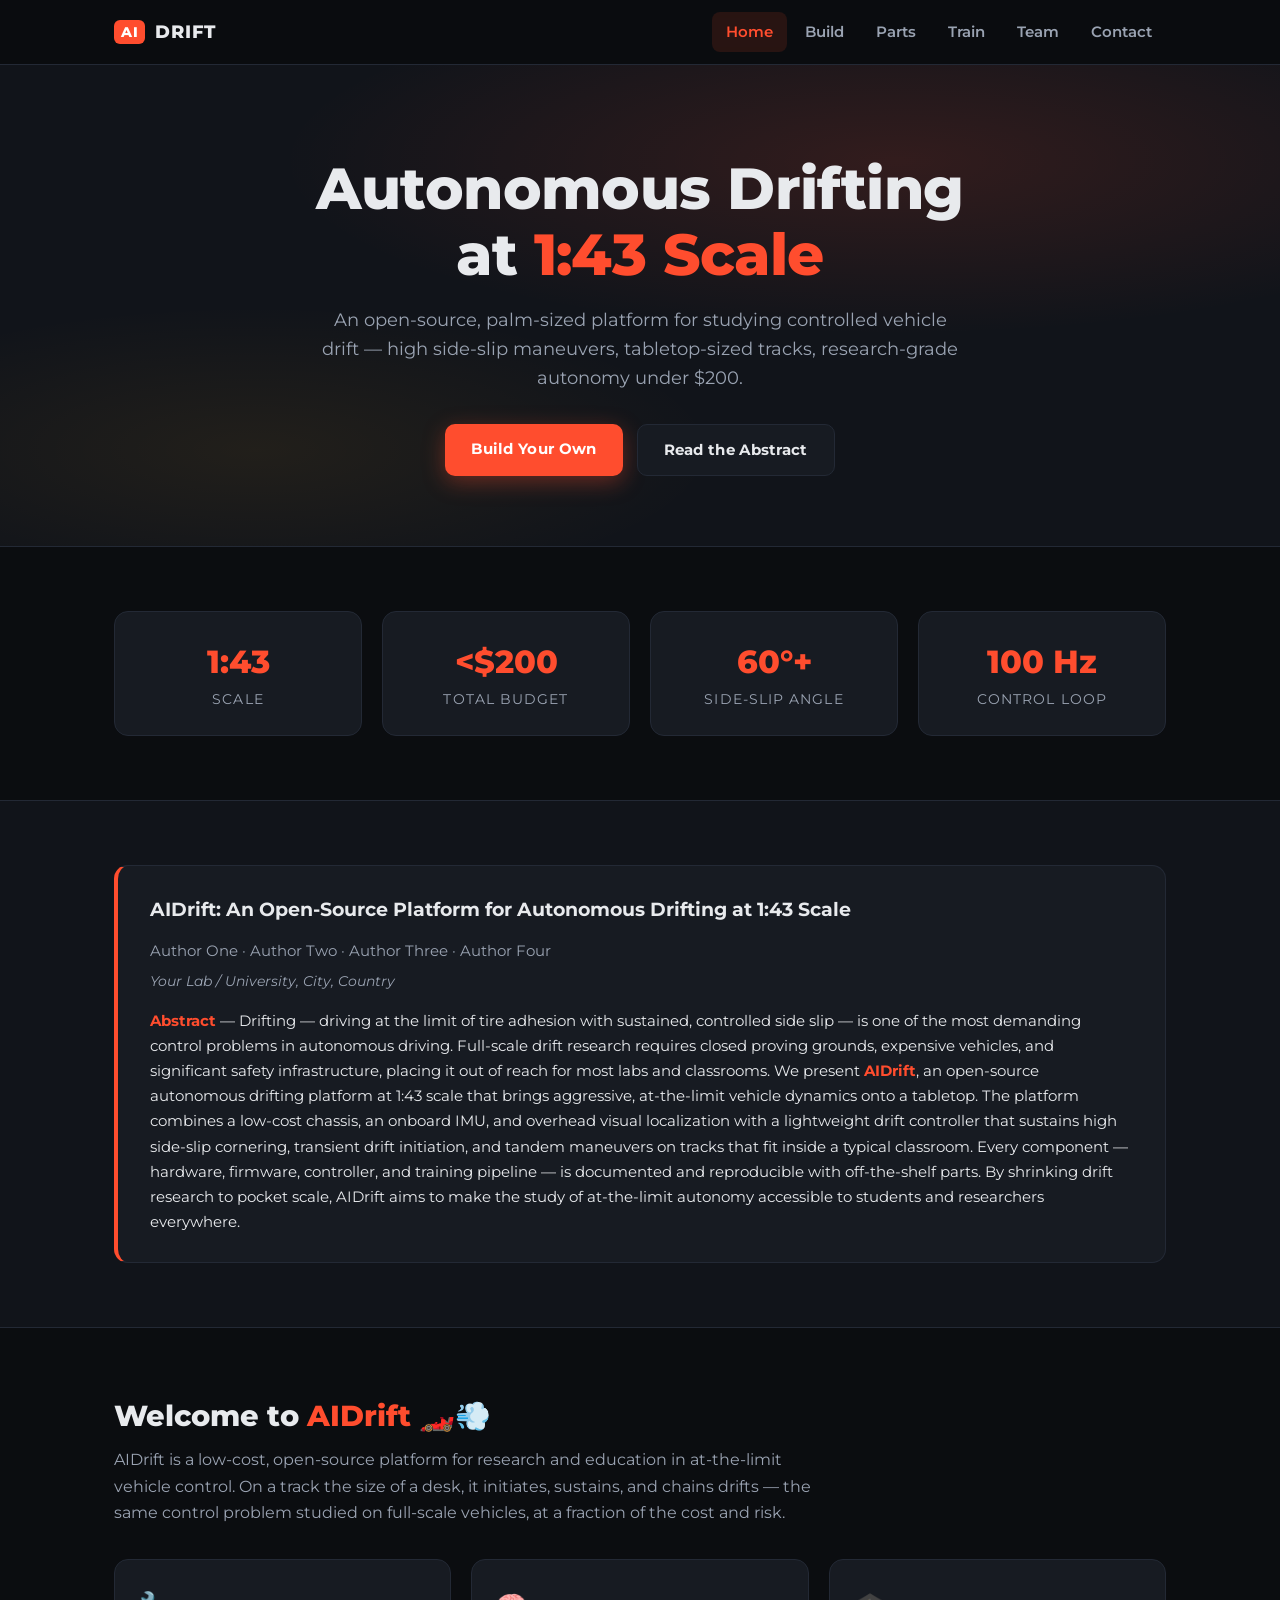
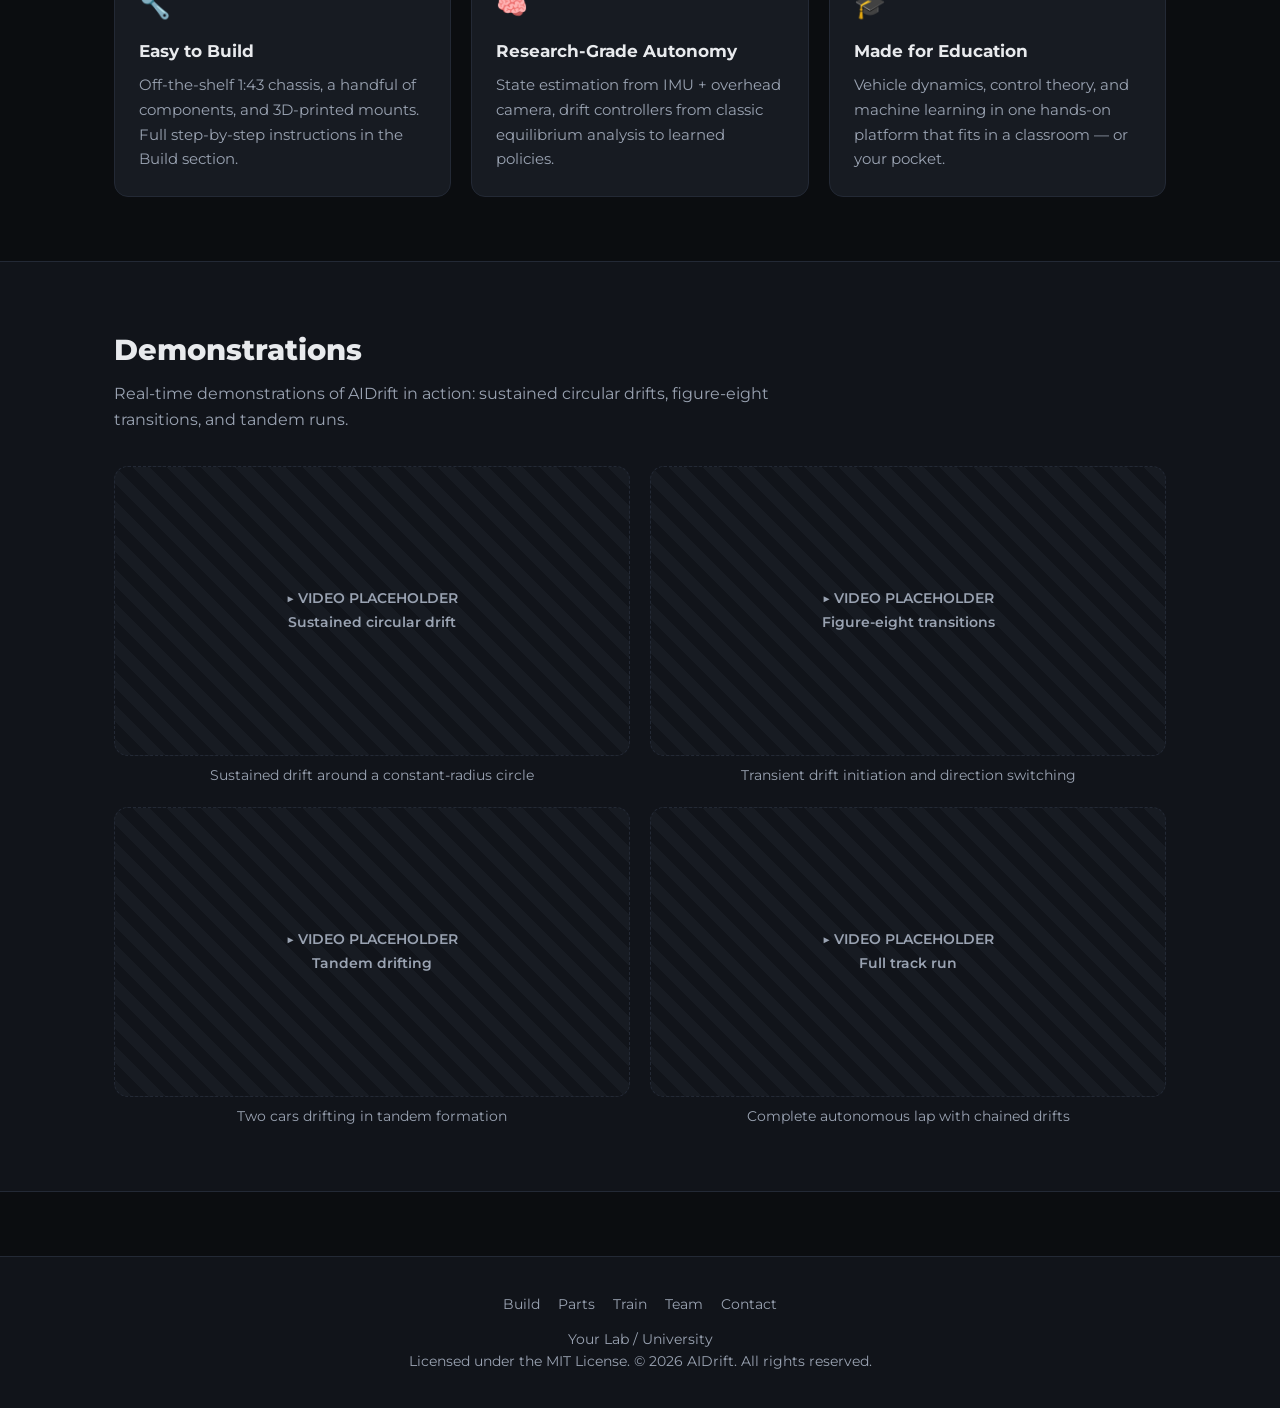
==== index.html @ 5e12393a "Move Pocket Racer collaboration block from homepage to Contact page Co-Authored-By: Claude Opus 5 <n" ====
<!DOCTYPE html>
<html lang="en">
<head>
  <meta charset="UTF-8">
  <meta name="viewport" content="width=device-width, initial-scale=1.0">
  <title>AIDrift — Autonomous 1:43 Scale Drifting</title>
  <meta name="description" content="AIDrift: an open-source, palm-sized autonomous drifting platform at 1:43 scale for robotics research and education.">
  <link rel="preconnect" href="https://fonts.googleapis.com">
  <link href="https://fonts.googleapis.com/css2?family=Montserrat:ital,wght@0,100..900;1,100..900&display=swap" rel="stylesheet">
  <link rel="stylesheet" href="assets/css/style.css">
</head>
<body>

<nav class="site-nav">
  <div class="nav-inner">
    <a class="brand" href="index.html"><span class="badge43">AI</span>DRIFT</a>
    <button class="nav-toggle" aria-label="Menu">☰</button>
    <ul class="nav-links">
      <li><a href="index.html">Home</a></li>
      <li><a href="build.html">Build</a></li>
      <li><a href="parts.html">Parts</a></li>
      <li><a href="train.html">Train</a></li>
      <li><a href="team.html">Team</a></li>
      <li><a href="contact.html">Contact</a></li>
    </ul>
  </div>
</nav>

<header class="hero">
  <div class="hero-inner">
    <h1>Autonomous Drifting<br>at <span class="accent">1:43 Scale</span></h1>
    <p class="tagline">
      An open-source, palm-sized platform for studying controlled vehicle drift —
      high side-slip maneuvers, tabletop-sized tracks, research-grade autonomy under $200.
    </p>
    <div class="cta-row">
      <a class="btn btn-primary" href="build.html">Build Your Own</a>
      <a class="btn btn-ghost" href="#abstract">Read the Abstract</a>
    </div>
  </div>
</header>

<section class="section">
  <div class="container">
    <div class="grid cols-4">
      <div class="card stat reveal"><div class="num">1:43</div><div class="lbl">Scale</div></div>
      <div class="card stat reveal"><div class="num">&lt;$200</div><div class="lbl">Total budget</div></div>
      <div class="card stat reveal"><div class="num">60°+</div><div class="lbl">Side-slip angle</div></div>
      <div class="card stat reveal"><div class="num">100 Hz</div><div class="lbl">Control loop</div></div>
    </div>
  </div>
</section>

<section class="section alt" id="abstract">
  <div class="container">
    <div class="paper reveal">
      <h3>AIDrift: An Open-Source Platform for Autonomous Drifting at 1:43 Scale</h3>
      <p class="authors">
        <!-- TODO: replace with the real author list -->
        Author One · Author Two · Author Three · Author Four
      </p>
      <p class="affil"><!-- TODO: affiliation -->Your Lab / University, City, Country</p>
      <p class="abstract">
        <b>Abstract</b> — Drifting — driving at the limit of tire adhesion with sustained,
        controlled side slip — is one of the most demanding control problems in autonomous
        driving. Full-scale drift research requires closed proving grounds, expensive vehicles,
        and significant safety infrastructure, placing it out of reach for most labs and
        classrooms. We present <b>AIDrift</b>, an open-source autonomous drifting platform at
        1:43 scale that brings aggressive, at-the-limit vehicle dynamics onto a tabletop.
        The platform combines a low-cost chassis, an onboard IMU, and overhead visual
        localization with a lightweight drift controller that sustains high side-slip
        cornering, transient drift initiation, and tandem maneuvers on tracks that fit
        inside a typical classroom. Every component — hardware, firmware, controller, and
        training pipeline — is documented and reproducible with off-the-shelf parts.
        By shrinking drift research to pocket scale, AIDrift aims to make the study of
        at-the-limit autonomy accessible to students and researchers everywhere.
        <!-- TODO: replace placeholder abstract with the real one -->
      </p>
    </div>
  </div>
</section>

<section class="section">
  <div class="container">
    <h2>Welcome to <span class="accent">AIDrift</span> 🏎️💨</h2>
    <p class="lead">
      AIDrift is a low-cost, open-source platform for research and education in
      at-the-limit vehicle control. On a track the size of a desk, it initiates,
      sustains, and chains drifts — the same control problem studied on full-scale
      vehicles, at a fraction of the cost and risk.
    </p>
    <div class="grid cols-3">
      <div class="card reveal">
        <div class="icon">🔧</div>
        <h3>Easy to Build</h3>
        <p>Off-the-shelf 1:43 chassis, a handful of components, and 3D-printed mounts.
           Full step-by-step instructions in the Build section.</p>
      </div>
      <div class="card reveal">
        <div class="icon">🧠</div>
        <h3>Research-Grade Autonomy</h3>
        <p>State estimation from IMU + overhead camera, drift controllers from classic
           equilibrium analysis to learned policies.</p>
      </div>
      <div class="card reveal">
        <div class="icon">🎓</div>
        <h3>Made for Education</h3>
        <p>Vehicle dynamics, control theory, and machine learning in one hands-on
           platform that fits in a classroom — or your pocket.</p>
      </div>
    </div>
  </div>
</section>

<section class="section alt">
  <div class="container">
    <h2>Demonstrations</h2>
    <p class="lead">
      Real-time demonstrations of AIDrift in action: sustained circular drifts, figure-eight
      transitions, and tandem runs. <!-- TODO: replace placeholders with real videos -->
    </p>
    <div class="grid cols-2">
      <figure class="reveal">
        <div class="media-ph">▶ VIDEO PLACEHOLDER<br>Sustained circular drift</div>
        <figcaption>Sustained drift around a constant-radius circle</figcaption>
      </figure>
      <figure class="reveal">
        <div class="media-ph">▶ VIDEO PLACEHOLDER<br>Figure-eight transitions</div>
        <figcaption>Transient drift initiation and direction switching</figcaption>
      </figure>
      <figure class="reveal">
        <div class="media-ph">▶ VIDEO PLACEHOLDER<br>Tandem drifting</div>
        <figcaption>Two cars drifting in tandem formation</figcaption>
      </figure>
      <figure class="reveal">
        <div class="media-ph">▶ VIDEO PLACEHOLDER<br>Full track run</div>
        <figcaption>Complete autonomous lap with chained drifts</figcaption>
      </figure>
    </div>
  </div>
</section>

<footer class="site-footer">
  <div class="foot-links">
    <a href="build.html">Build</a>
    <a href="parts.html">Parts</a>
    <a href="train.html">Train</a>
    <a href="team.html">Team</a>
    <a href="contact.html">Contact</a>
  </div>
  <p><!-- TODO: affiliation -->Your Lab / University</p>
  <p>Licensed under the MIT License. © 2026 AIDrift. All rights reserved.</p>
</footer>

<script src="assets/js/main.js"></script>
</body>
</html>
---- assets/css/style.css ----
/* ============================================================
   AIDrift — site-wide styles
   Dark motorsport theme. Accent: signal orange.
   ============================================================ */

:root {
  --bg: #0b0d10;
  --bg-alt: #11141a;
  --panel: #171b22;
  --panel-edge: #232935;
  --text: #e8eaed;
  --text-dim: #9aa3b2;
  --accent: #ff4d2e;
  --accent-soft: rgba(255, 77, 46, 0.12);
  --accent-2: #ffb020;
  --radius: 14px;
  --maxw: 1100px;
  --font: "Montserrat", system-ui, -apple-system, "Segoe UI", sans-serif;
}

* { margin: 0; padding: 0; box-sizing: border-box; }

html { scroll-behavior: smooth; }

body {
  font-family: var(--font);
  background: var(--bg);
  color: var(--text);
  line-height: 1.65;
  -webkit-font-smoothing: antialiased;
}

img, svg, video, iframe { max-width: 100%; display: block; }

a { color: var(--accent); text-decoration: none; }
a:hover { text-decoration: underline; }

.container { max-width: var(--maxw); margin: 0 auto; padding: 0 24px; }

/* ---------- Navigation ---------- */
.site-nav {
  position: sticky;
  top: 0;
  z-index: 100;
  background: rgba(11, 13, 16, 0.85);
  backdrop-filter: blur(10px);
  border-bottom: 1px solid var(--panel-edge);
}

.nav-inner {
  max-width: var(--maxw);
  margin: 0 auto;
  padding: 0 24px;
  display: flex;
  align-items: center;
  justify-content: space-between;
  height: 64px;
}

.brand {
  display: flex;
  align-items: center;
  gap: 10px;
  font-weight: 800;
  font-size: 1.15rem;
  letter-spacing: 0.04em;
  color: var(--text);
}
.brand:hover { text-decoration: none; }
.brand .badge43 {
  background: var(--accent);
  color: #fff;
  border-radius: 6px;
  padding: 1px 7px;
  font-size: 0.85rem;
  font-weight: 800;
}

.nav-links { display: flex; gap: 4px; list-style: none; }
.nav-links a {
  display: block;
  padding: 8px 14px;
  border-radius: 8px;
  color: var(--text-dim);
  font-weight: 600;
  font-size: 0.92rem;
}
.nav-links a:hover { color: var(--text); background: var(--panel); text-decoration: none; }
.nav-links a.active { color: var(--accent); background: var(--accent-soft); }

.nav-toggle {
  display: none;
  background: none;
  border: 1px solid var(--panel-edge);
  border-radius: 8px;
  color: var(--text);
  font-size: 1.3rem;
  padding: 4px 12px;
  cursor: pointer;
}

/* ---------- Hero ---------- */
.hero {
  position: relative;
  overflow: hidden;
  background:
    radial-gradient(ellipse 80% 60% at 70% 20%, rgba(255, 77, 46, 0.14), transparent 60%),
    radial-gradient(ellipse 60% 50% at 20% 80%, rgba(255, 176, 32, 0.07), transparent 60%),
    var(--bg-alt);
  border-bottom: 1px solid var(--panel-edge);
}

.hero-inner {
  max-width: var(--maxw);
  margin: 0 auto;
  padding: 90px 24px 70px;
  text-align: center;
}

.hero h1 {
  font-size: clamp(2.2rem, 5.5vw, 3.6rem);
  font-weight: 800;
  letter-spacing: -0.01em;
  line-height: 1.15;
}
.hero h1 .accent { color: var(--accent); }

.hero .tagline {
  margin: 18px auto 0;
  max-width: 640px;
  color: var(--text-dim);
  font-size: 1.1rem;
}

.hero .cta-row { margin-top: 32px; display: flex; gap: 14px; justify-content: center; flex-wrap: wrap; }

.btn {
  display: inline-block;
  padding: 12px 26px;
  border-radius: 10px;
  font-weight: 700;
  font-size: 0.95rem;
  letter-spacing: 0.02em;
  transition: transform 0.15s ease, box-shadow 0.15s ease;
}
.btn:hover { text-decoration: none; transform: translateY(-2px); }
.btn-primary { background: var(--accent); color: #fff; box-shadow: 0 6px 22px rgba(255, 77, 46, 0.35); }
.btn-ghost { border: 1px solid var(--panel-edge); color: var(--text); background: var(--panel); }

/* ---------- Sections ---------- */
.section { padding: 64px 0; }
.section.alt { background: var(--bg-alt); border-top: 1px solid var(--panel-edge); border-bottom: 1px solid var(--panel-edge); }

.section h2 {
  font-size: 1.8rem;
  font-weight: 800;
  margin-bottom: 8px;
}
.section h2 .accent { color: var(--accent); }
.section .lead { color: var(--text-dim); max-width: 720px; margin-bottom: 32px; }

.page-head { padding: 56px 0 8px; }
.page-head h1 { font-size: clamp(1.9rem, 4vw, 2.6rem); font-weight: 800; }
.page-head p { color: var(--text-dim); max-width: 720px; margin-top: 10px; }

/* ---------- Cards / grids ---------- */
.grid { display: grid; gap: 20px; }
.grid.cols-3 { grid-template-columns: repeat(3, 1fr); }
.grid.cols-2 { grid-template-columns: repeat(2, 1fr); }
.grid.cols-4 { grid-template-columns: repeat(4, 1fr); }

.card {
  background: var(--panel);
  border: 1px solid var(--panel-edge);
  border-radius: var(--radius);
  padding: 24px;
}
.card h3 { font-size: 1.05rem; font-weight: 700; margin-bottom: 8px; }
.card p { color: var(--text-dim); font-size: 0.93rem; }
.card .icon { font-size: 1.6rem; margin-bottom: 12px; }

/* stat tiles */
.stat { text-align: center; }
.stat .num { font-size: 2rem; font-weight: 800; color: var(--accent); }
.stat .lbl { color: var(--text-dim); font-size: 0.85rem; text-transform: uppercase; letter-spacing: 0.08em; }

/* media placeholder */
.media-ph {
  aspect-ratio: 16 / 9;
  border-radius: var(--radius);
  border: 1px dashed var(--panel-edge);
  background: repeating-linear-gradient(45deg, var(--panel), var(--panel) 12px, var(--bg-alt) 12px, var(--bg-alt) 24px);
  display: flex;
  align-items: center;
  justify-content: center;
  color: var(--text-dim);
  font-weight: 600;
  font-size: 0.9rem;
  text-align: center;
  padding: 12px;
}
.media-ph.square { aspect-ratio: 1 / 1; }

figure figcaption { margin-top: 8px; color: var(--text-dim); font-size: 0.85rem; text-align: center; }

/* ---------- Abstract / paper block ---------- */
.paper {
  background: var(--panel);
  border: 1px solid var(--panel-edge);
  border-left: 4px solid var(--accent);
  border-radius: var(--radius);
  padding: 28px 32px;
}
.paper h3 { font-size: 1.2rem; margin-bottom: 14px; }
.paper .authors { color: var(--text-dim); font-size: 0.92rem; margin-bottom: 6px; }
.paper .affil { color: var(--text-dim); font-size: 0.85rem; font-style: italic; margin-bottom: 16px; }
.paper .abstract { font-size: 0.95rem; color: var(--text); }
.paper .abstract b { color: var(--accent); }

/* ---------- Build steps ---------- */
.step {
  display: grid;
  grid-template-columns: 64px 1fr 320px;
  gap: 24px;
  align-items: start;
  padding: 28px 0;
  border-bottom: 1px solid var(--panel-edge);
}
.step:last-child { border-bottom: none; }
.step .no {
  width: 48px; height: 48px;
  border-radius: 50%;
  background: var(--accent-soft);
  color: var(--accent);
  font-weight: 800;
  font-size: 1.1rem;
  display: flex; align-items: center; justify-content: center;
}
.step h3 { font-size: 1.1rem; margin-bottom: 6px; }
.step p { color: var(--text-dim); font-size: 0.93rem; }
.step ul { color: var(--text-dim); font-size: 0.93rem; margin: 8px 0 0 18px; }

/* ---------- Tables (BOM) ---------- */
.table-wrap { overflow-x: auto; border: 1px solid var(--panel-edge); border-radius: var(--radius); }
table.bom { width: 100%; border-collapse: collapse; font-size: 0.92rem; min-width: 640px; }
table.bom th, table.bom td { padding: 12px 16px; text-align: left; }
table.bom thead th {
  background: var(--panel);
  color: var(--text-dim);
  text-transform: uppercase;
  font-size: 0.78rem;
  letter-spacing: 0.06em;
  border-bottom: 1px solid var(--panel-edge);
}
table.bom tbody tr { border-bottom: 1px solid var(--panel-edge); }
table.bom tbody tr:last-child { border-bottom: none; }
table.bom tbody tr:hover { background: var(--accent-soft); }
table.bom .price { font-variant-numeric: tabular-nums; white-space: nowrap; }
table.bom tfoot td { background: var(--panel); font-weight: 800; border-top: 2px solid var(--accent); }

/* ---------- Team ---------- */
.person { text-align: center; }
.person .avatar {
  width: 120px; height: 120px;
  margin: 0 auto 14px;
  border-radius: 50%;
  background: var(--panel-edge);
  display: flex; align-items: center; justify-content: center;
  font-size: 2.4rem; font-weight: 800; color: var(--text-dim);
  overflow: hidden;
}
.person .avatar img { width: 100%; height: 100%; object-fit: cover; }
.person h3 { font-size: 1rem; }
.person .role { color: var(--accent); font-size: 0.85rem; font-weight: 600; }
.person .org { color: var(--text-dim); font-size: 0.8rem; }

/* ---------- Code blocks ---------- */
pre.code {
  background: #0d1117;
  border: 1px solid var(--panel-edge);
  border-radius: var(--radius);
  padding: 18px 22px;
  overflow-x: auto;
  font-family: "Cascadia Code", Consolas, monospace;
  font-size: 0.85rem;
  color: #c9d1d9;
  line-height: 1.6;
}
pre.code .c { color: #6a737d; }
pre.code .k { color: #ff7b72; }
pre.code .s { color: #a5d6ff; }

/* ---------- Footer ---------- */
.site-footer {
  border-top: 1px solid var(--panel-edge);
  background: var(--bg-alt);
  padding: 36px 0;
  margin-top: 64px;
  text-align: center;
  color: var(--text-dim);
  font-size: 0.85rem;
}
.site-footer .foot-links { margin-bottom: 12px; display: flex; gap: 18px; justify-content: center; flex-wrap: wrap; }
.site-footer a { color: var(--text-dim); }
.site-footer a:hover { color: var(--accent); }

/* ---------- Reveal animation ---------- */
.reveal { opacity: 0; transform: translateY(18px); transition: opacity 0.55s ease, transform 0.55s ease; }
.reveal.visible { opacity: 1; transform: none; }

/* ---------- Responsive ---------- */
@media (max-width: 900px) {
  .grid.cols-3, .grid.cols-4 { grid-template-columns: repeat(2, 1fr); }
  .step { grid-template-columns: 48px 1fr; }
  .step .media-ph { grid-column: 2; }
}

@media (max-width: 640px) {
  .grid.cols-2, .grid.cols-3, .grid.cols-4 { grid-template-columns: 1fr; }
  .nav-toggle { display: block; }
  .nav-links {
    display: none;
    position: absolute;
    top: 64px; left: 0; right: 0;
    flex-direction: column;
    background: var(--bg);
    border-bottom: 1px solid var(--panel-edge);
    padding: 10px 16px 16px;
  }
  .nav-links.open { display: flex; }
  .hero-inner { padding: 60px 20px 48px; }
}
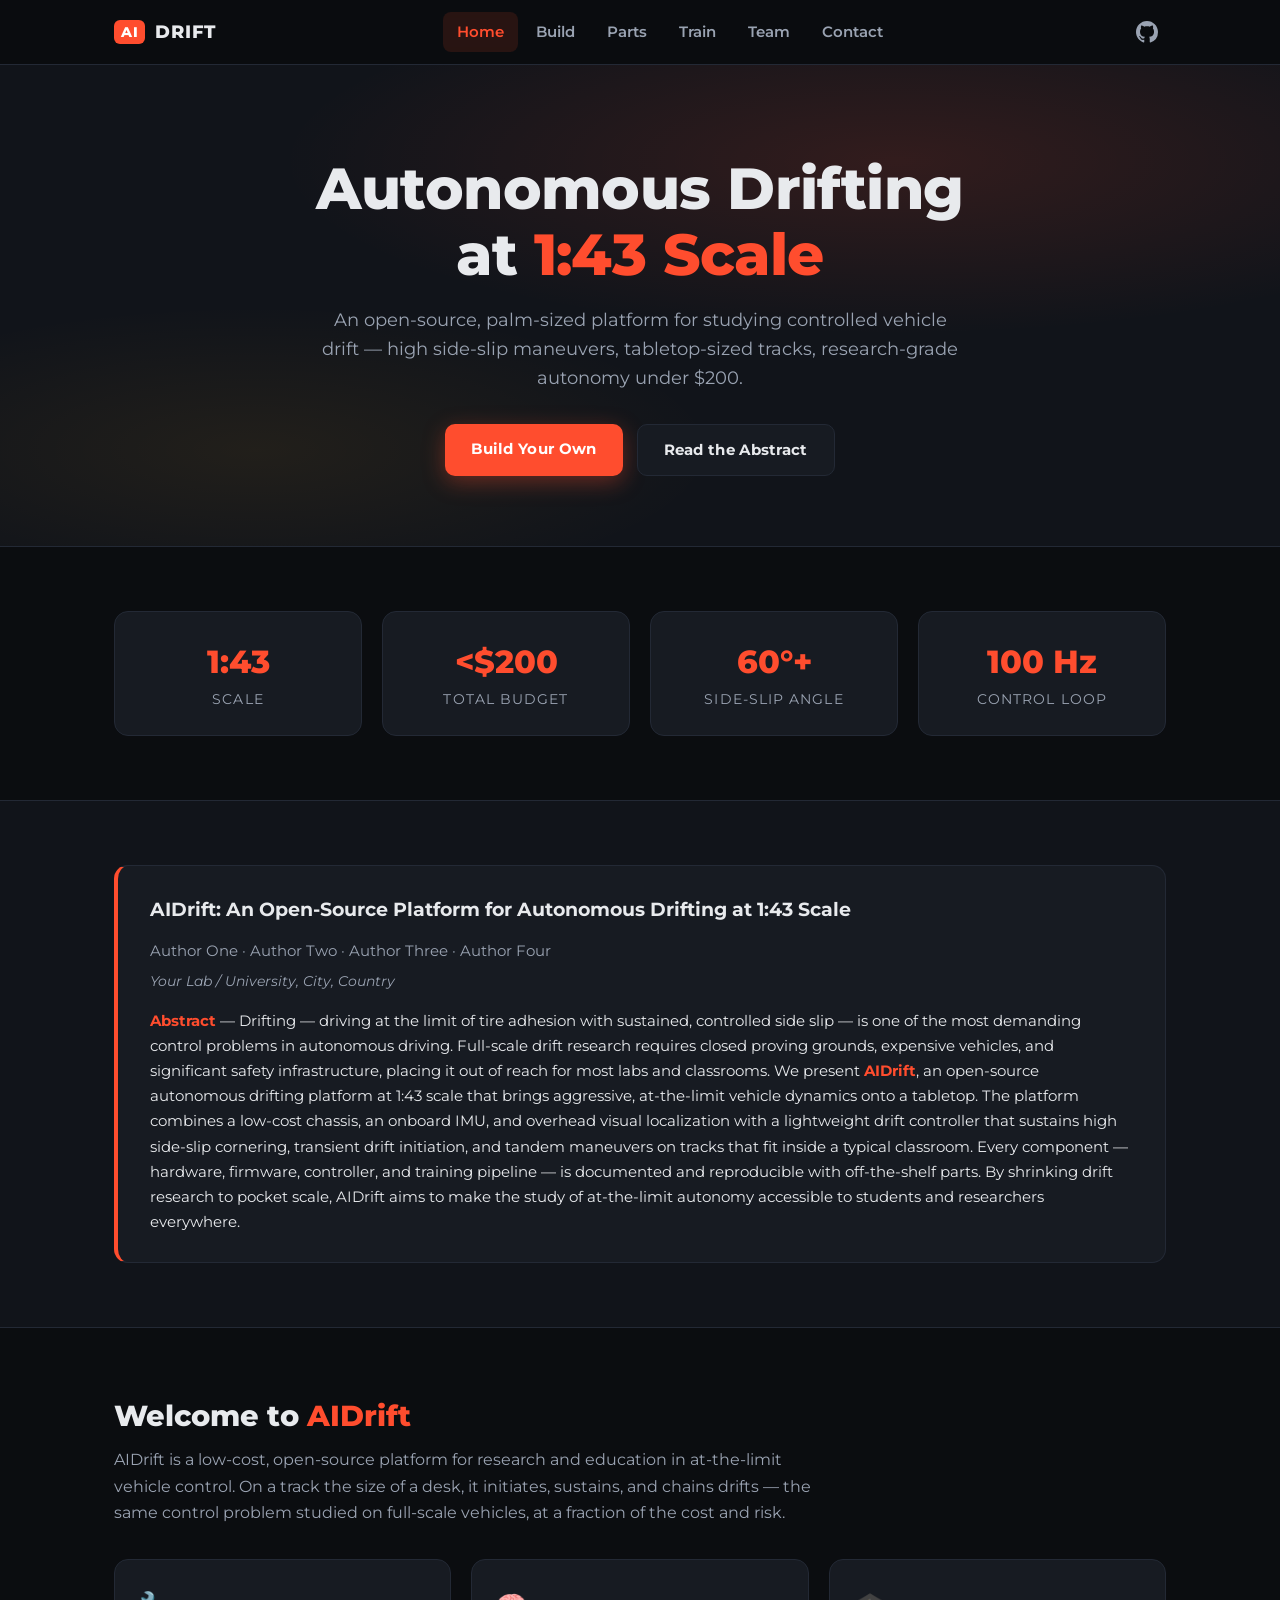
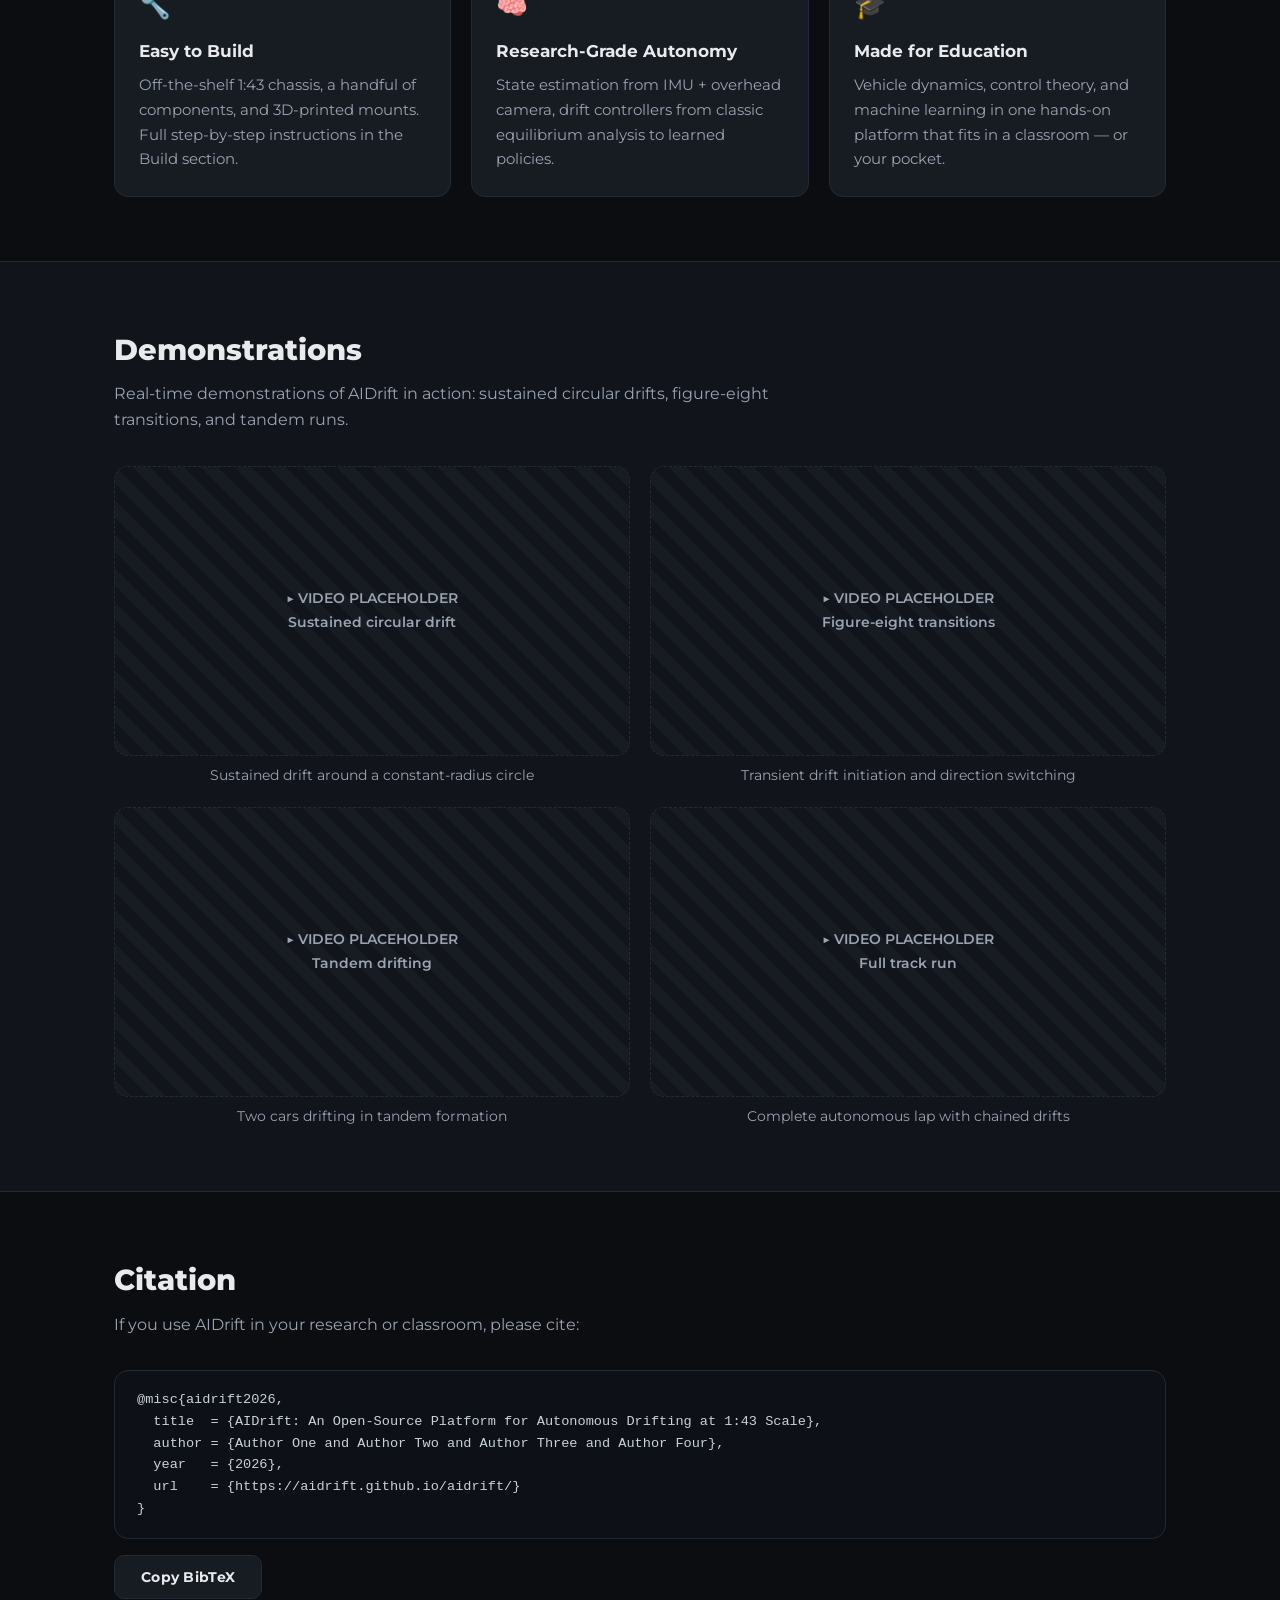
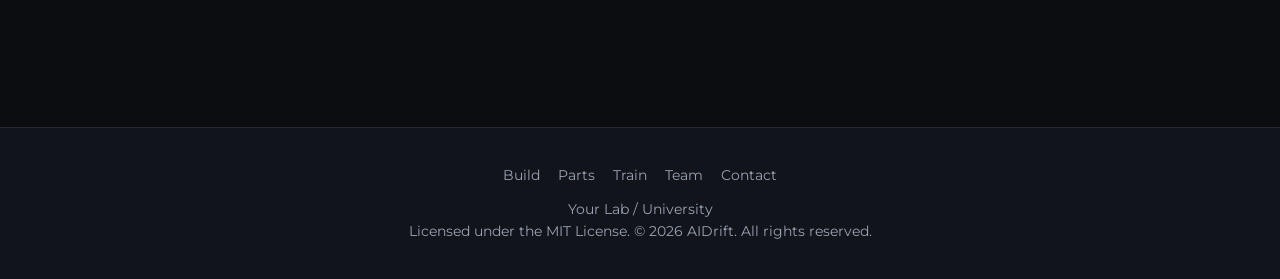
==== commit 9a968b9b: "UI polish: GitHub nav button, citation block, favicon, og tags, build TOC, cleaner headings - GitHub" ====
--- a/index.html
+++ b/index.html
@@ -8,6 +8,13 @@
   <link rel="preconnect" href="https://fonts.googleapis.com">
   <link href="https://fonts.googleapis.com/css2?family=Montserrat:ital,wght@0,100..900;1,100..900&display=swap" rel="stylesheet">
   <link rel="stylesheet" href="assets/css/style.css">
+  <link rel="icon" type="image/svg+xml" href="assets/img/favicon.svg">
+  <meta property="og:title" content="AIDrift — Autonomous 1:43 Scale Drifting">
+  <meta property="og:description" content="AIDrift: an open-source, palm-sized autonomous drifting platform at 1:43 scale for robotics research and education.">
+  <meta property="og:type" content="website">
+  <meta property="og:url" content="https://aidrift.github.io/aidrift/">
+  <meta property="og:image" content="https://aidrift.github.io/aidrift/assets/img/og.png">
+  <meta name="twitter:card" content="summary_large_image">
 </head>
 <body>
 
@@ -23,6 +30,7 @@
       <li><a href="team.html">Team</a></li>
       <li><a href="contact.html">Contact</a></li>
     </ul>
+    <a class="nav-github" href="https://github.com/aidrift/aidrift" aria-label="GitHub repository" target="_blank" rel="noopener"><svg viewBox="0 0 16 16" width="22" height="22" fill="currentColor" aria-hidden="true"><path d="M8 0C3.58 0 0 3.58 0 8c0 3.54 2.29 6.53 5.47 7.59.4.07.55-.17.55-.38 0-.19-.01-.82-.01-1.49-2.01.37-2.53-.49-2.69-.94-.09-.23-.48-.94-.82-1.13-.28-.15-.68-.52-.01-.53.63-.01 1.08.58 1.23.82.72 1.21 1.87.87 2.33.66.07-.52.28-.87.51-1.07-1.78-.2-3.64-.89-3.64-3.95 0-.87.31-1.59.82-2.15-.08-.2-.36-1.02.08-2.12 0 0 .67-.21 2.2.82.64-.18 1.32-.27 2-.27s1.36.09 2 .27c1.53-1.04 2.2-.82 2.2-.82.44 1.1.16 1.92.08 2.12.51.56.82 1.27.82 2.15 0 3.07-1.87 3.75-3.65 3.95.29.25.54.73.54 1.48 0 1.07-.01 1.93-.01 2.2 0 .21.15.46.55.38A8.01 8.01 0 0 0 16 8c0-4.42-3.58-8-8-8z"/></svg></a>
   </div>
 </nav>
 
@@ -82,7 +90,7 @@
 
 <section class="section">
   <div class="container">
-    <h2>Welcome to <span class="accent">AIDrift</span> 🏎️💨</h2>
+    <h2>Welcome to <span class="accent">AIDrift</span></h2>
     <p class="lead">
       AIDrift is a low-cost, open-source platform for research and education in
       at-the-limit vehicle control. On a track the size of a desk, it initiates,
@@ -140,6 +148,20 @@
   </div>
 </section>
 
+<section class="section" id="cite">
+  <div class="container">
+    <h2>Citation</h2>
+    <p class="lead">If you use AIDrift in your research or classroom, please cite: <!-- TODO: replace with the real citation once published --></p>
+    <pre class="code reveal" id="bibtex">@misc{aidrift2026,
+  title  = {AIDrift: An Open-Source Platform for Autonomous Drifting at 1:43 Scale},
+  author = {Author One and Author Two and Author Three and Author Four},
+  year   = {2026},
+  url    = {https://aidrift.github.io/aidrift/}
+}</pre>
+    <button class="btn btn-ghost copy-bibtex" type="button">Copy BibTeX</button>
+  </div>
+</section>
+
 <footer class="site-footer">
   <div class="foot-links">
     <a href="build.html">Build</a>
--- a/assets/css/style.css
+++ b/assets/css/style.css
@@ -303,6 +303,28 @@
 .site-footer .foot-links { margin-bottom: 12px; display: flex; gap: 18px; justify-content: center; flex-wrap: wrap; }
 .site-footer a { color: var(--text-dim); }
 .site-footer a:hover { color: var(--accent); }
+
+/* ---------- Nav GitHub icon ---------- */
+.nav-github { display: flex; align-items: center; color: var(--text-dim); padding: 8px; border-radius: 8px; margin-left: 4px; }
+.nav-github:hover { color: var(--accent); text-decoration: none; }
+
+/* ---------- Build step TOC ---------- */
+.step-toc { display: flex; flex-wrap: wrap; gap: 8px; margin-top: 18px; }
+.step-toc a {
+  background: var(--panel);
+  border: 1px solid var(--panel-edge);
+  padding: 6px 14px;
+  border-radius: 999px;
+  font-size: 0.85rem;
+  font-weight: 600;
+  color: var(--text-dim);
+}
+.step-toc a:hover { color: var(--accent); border-color: var(--accent); text-decoration: none; }
+.step { scroll-margin-top: 84px; }
+
+/* ---------- Copy button ---------- */
+button.btn { cursor: pointer; font-family: var(--font); font-size: 0.9rem; }
+.copy-bibtex { margin-top: 16px; }
 
 /* ---------- Reveal animation ---------- */
 .reveal { opacity: 0; transform: translateY(18px); transition: opacity 0.55s ease, transform 0.55s ease; }
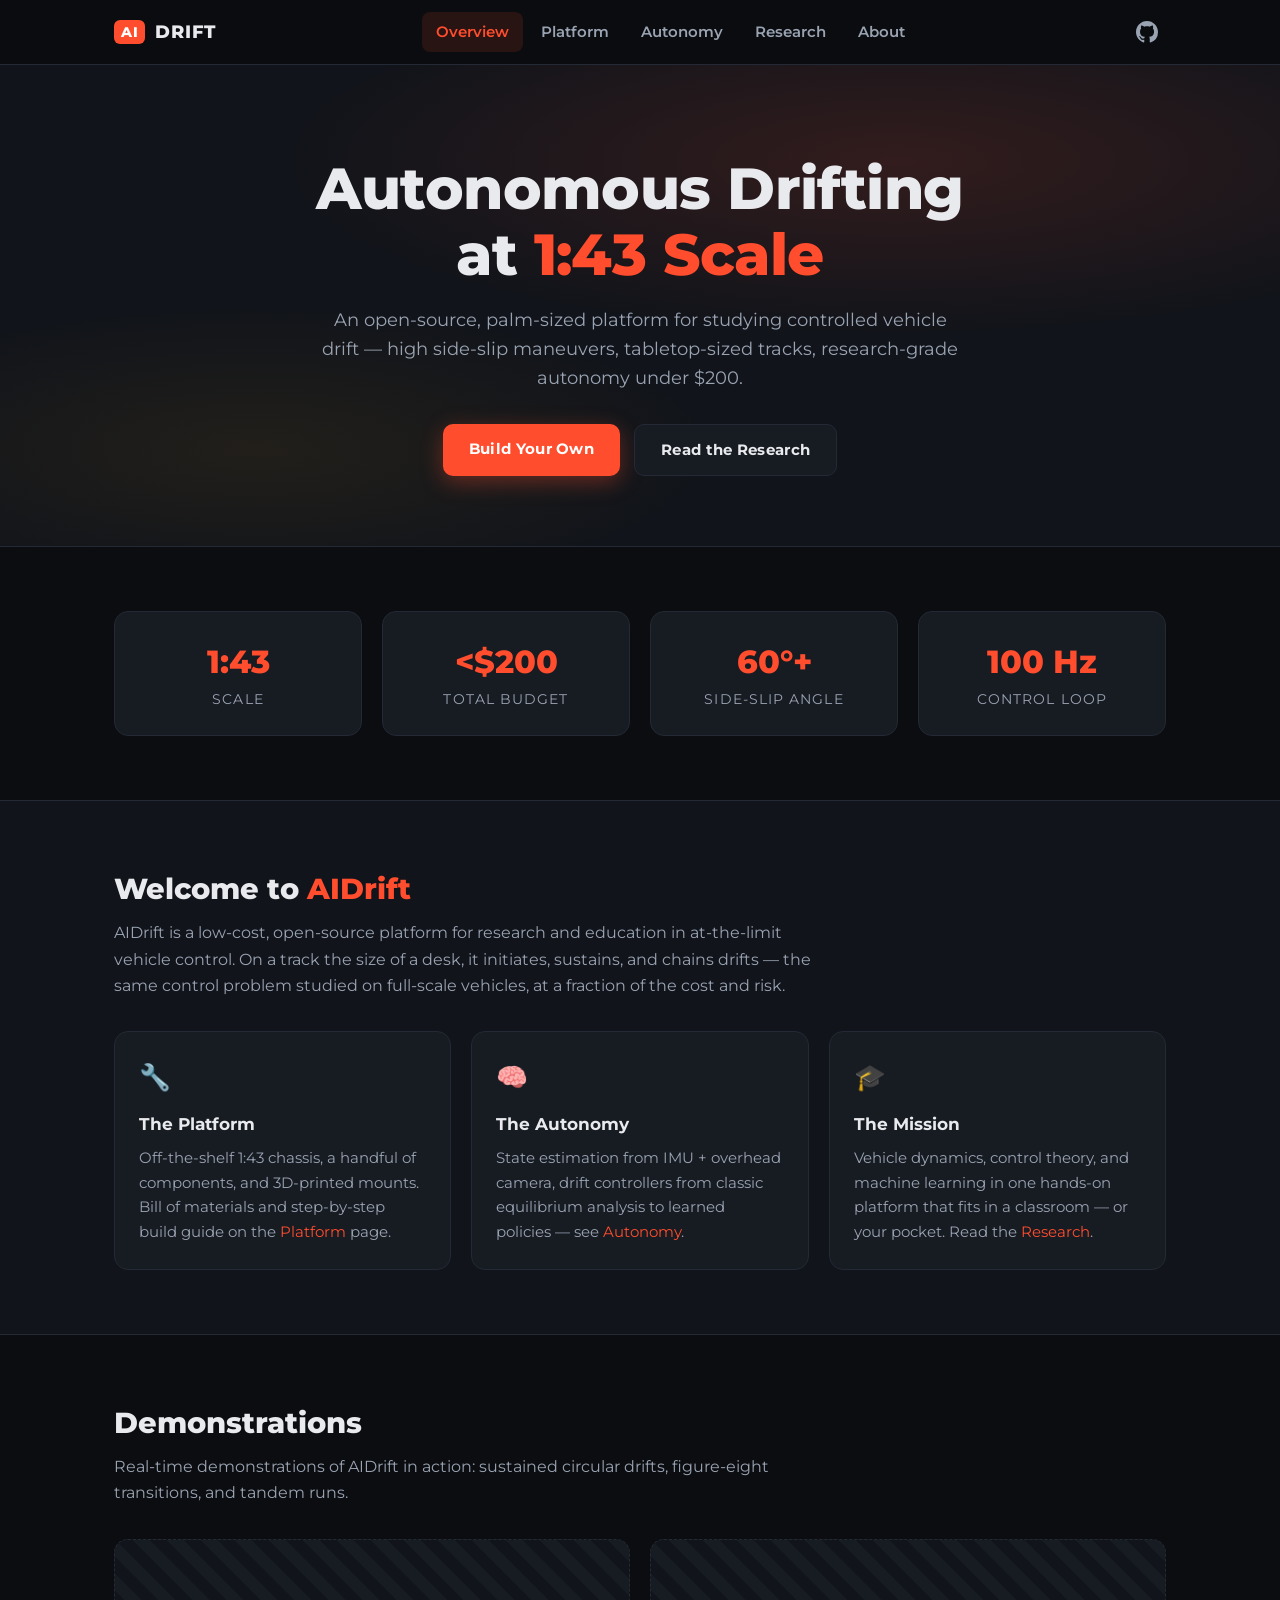
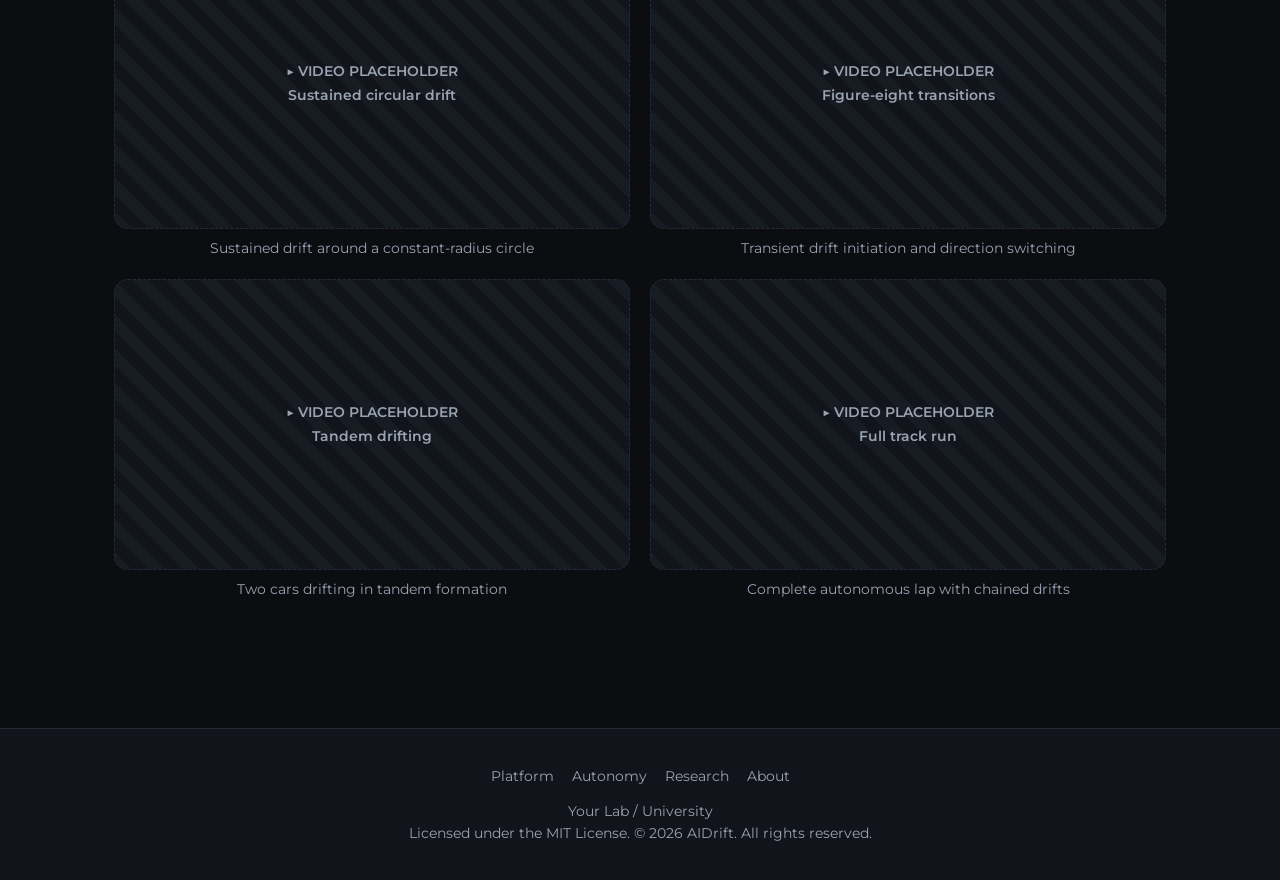
==== commit 5031030d: "Restructure site: Overview / Platform / Autonomy / Research / About - Platform merges the old Build " ====
--- a/index.html
+++ b/index.html
@@ -23,12 +23,11 @@
     <a class="brand" href="index.html"><span class="badge43">AI</span>DRIFT</a>
     <button class="nav-toggle" aria-label="Menu">☰</button>
     <ul class="nav-links">
-      <li><a href="index.html">Home</a></li>
-      <li><a href="build.html">Build</a></li>
-      <li><a href="parts.html">Parts</a></li>
-      <li><a href="train.html">Train</a></li>
-      <li><a href="team.html">Team</a></li>
-      <li><a href="contact.html">Contact</a></li>
+      <li><a href="index.html">Overview</a></li>
+      <li><a href="platform.html">Platform</a></li>
+      <li><a href="autonomy.html">Autonomy</a></li>
+      <li><a href="research.html">Research</a></li>
+      <li><a href="about.html">About</a></li>
     </ul>
     <a class="nav-github" href="https://github.com/aidrift/aidrift" aria-label="GitHub repository" target="_blank" rel="noopener"><svg viewBox="0 0 16 16" width="22" height="22" fill="currentColor" aria-hidden="true"><path d="M8 0C3.58 0 0 3.58 0 8c0 3.54 2.29 6.53 5.47 7.59.4.07.55-.17.55-.38 0-.19-.01-.82-.01-1.49-2.01.37-2.53-.49-2.69-.94-.09-.23-.48-.94-.82-1.13-.28-.15-.68-.52-.01-.53.63-.01 1.08.58 1.23.82.72 1.21 1.87.87 2.33.66.07-.52.28-.87.51-1.07-1.78-.2-3.64-.89-3.64-3.95 0-.87.31-1.59.82-2.15-.08-.2-.36-1.02.08-2.12 0 0 .67-.21 2.2.82.64-.18 1.32-.27 2-.27s1.36.09 2 .27c1.53-1.04 2.2-.82 2.2-.82.44 1.1.16 1.92.08 2.12.51.56.82 1.27.82 2.15 0 3.07-1.87 3.75-3.65 3.95.29.25.54.73.54 1.48 0 1.07-.01 1.93-.01 2.2 0 .21.15.46.55.38A8.01 8.01 0 0 0 16 8c0-4.42-3.58-8-8-8z"/></svg></a>
   </div>
@@ -42,8 +41,8 @@
       high side-slip maneuvers, tabletop-sized tracks, research-grade autonomy under $200.
     </p>
     <div class="cta-row">
-      <a class="btn btn-primary" href="build.html">Build Your Own</a>
-      <a class="btn btn-ghost" href="#abstract">Read the Abstract</a>
+      <a class="btn btn-primary" href="platform.html">Build Your Own</a>
+      <a class="btn btn-ghost" href="research.html">Read the Research</a>
     </div>
   </div>
 </header>
@@ -59,36 +58,7 @@
   </div>
 </section>
 
-<section class="section alt" id="abstract">
-  <div class="container">
-    <div class="paper reveal">
-      <h3>AIDrift: An Open-Source Platform for Autonomous Drifting at 1:43 Scale</h3>
-      <p class="authors">
-        <!-- TODO: replace with the real author list -->
-        Author One · Author Two · Author Three · Author Four
-      </p>
-      <p class="affil"><!-- TODO: affiliation -->Your Lab / University, City, Country</p>
-      <p class="abstract">
-        <b>Abstract</b> — Drifting — driving at the limit of tire adhesion with sustained,
-        controlled side slip — is one of the most demanding control problems in autonomous
-        driving. Full-scale drift research requires closed proving grounds, expensive vehicles,
-        and significant safety infrastructure, placing it out of reach for most labs and
-        classrooms. We present <b>AIDrift</b>, an open-source autonomous drifting platform at
-        1:43 scale that brings aggressive, at-the-limit vehicle dynamics onto a tabletop.
-        The platform combines a low-cost chassis, an onboard IMU, and overhead visual
-        localization with a lightweight drift controller that sustains high side-slip
-        cornering, transient drift initiation, and tandem maneuvers on tracks that fit
-        inside a typical classroom. Every component — hardware, firmware, controller, and
-        training pipeline — is documented and reproducible with off-the-shelf parts.
-        By shrinking drift research to pocket scale, AIDrift aims to make the study of
-        at-the-limit autonomy accessible to students and researchers everywhere.
-        <!-- TODO: replace placeholder abstract with the real one -->
-      </p>
-    </div>
-  </div>
-</section>
-
-<section class="section">
+<section class="section alt">
   <div class="container">
     <h2>Welcome to <span class="accent">AIDrift</span></h2>
     <p class="lead">
@@ -100,27 +70,30 @@
     <div class="grid cols-3">
       <div class="card reveal">
         <div class="icon">🔧</div>
-        <h3>Easy to Build</h3>
+        <h3>The Platform</h3>
         <p>Off-the-shelf 1:43 chassis, a handful of components, and 3D-printed mounts.
-           Full step-by-step instructions in the Build section.</p>
+           Bill of materials and step-by-step build guide on the
+           <a href="platform.html">Platform</a> page.</p>
       </div>
       <div class="card reveal">
         <div class="icon">🧠</div>
-        <h3>Research-Grade Autonomy</h3>
+        <h3>The Autonomy</h3>
         <p>State estimation from IMU + overhead camera, drift controllers from classic
-           equilibrium analysis to learned policies.</p>
+           equilibrium analysis to learned policies — see
+           <a href="autonomy.html">Autonomy</a>.</p>
       </div>
       <div class="card reveal">
         <div class="icon">🎓</div>
-        <h3>Made for Education</h3>
+        <h3>The Mission</h3>
         <p>Vehicle dynamics, control theory, and machine learning in one hands-on
-           platform that fits in a classroom — or your pocket.</p>
+           platform that fits in a classroom — or your pocket. Read the
+           <a href="research.html">Research</a>.</p>
       </div>
     </div>
   </div>
 </section>
 
-<section class="section alt">
+<section class="section">
   <div class="container">
     <h2>Demonstrations</h2>
     <p class="lead">
@@ -148,27 +121,12 @@
   </div>
 </section>
 
-<section class="section" id="cite">
-  <div class="container">
-    <h2>Citation</h2>
-    <p class="lead">If you use AIDrift in your research or classroom, please cite: <!-- TODO: replace with the real citation once published --></p>
-    <pre class="code reveal" id="bibtex">@misc{aidrift2026,
-  title  = {AIDrift: An Open-Source Platform for Autonomous Drifting at 1:43 Scale},
-  author = {Author One and Author Two and Author Three and Author Four},
-  year   = {2026},
-  url    = {https://aidrift.github.io/aidrift/}
-}</pre>
-    <button class="btn btn-ghost copy-bibtex" type="button">Copy BibTeX</button>
-  </div>
-</section>
-
 <footer class="site-footer">
   <div class="foot-links">
-    <a href="build.html">Build</a>
-    <a href="parts.html">Parts</a>
-    <a href="train.html">Train</a>
-    <a href="team.html">Team</a>
-    <a href="contact.html">Contact</a>
+    <a href="platform.html">Platform</a>
+    <a href="autonomy.html">Autonomy</a>
+    <a href="research.html">Research</a>
+    <a href="about.html">About</a>
   </div>
   <p><!-- TODO: affiliation -->Your Lab / University</p>
   <p>Licensed under the MIT License. © 2026 AIDrift. All rights reserved.</p>
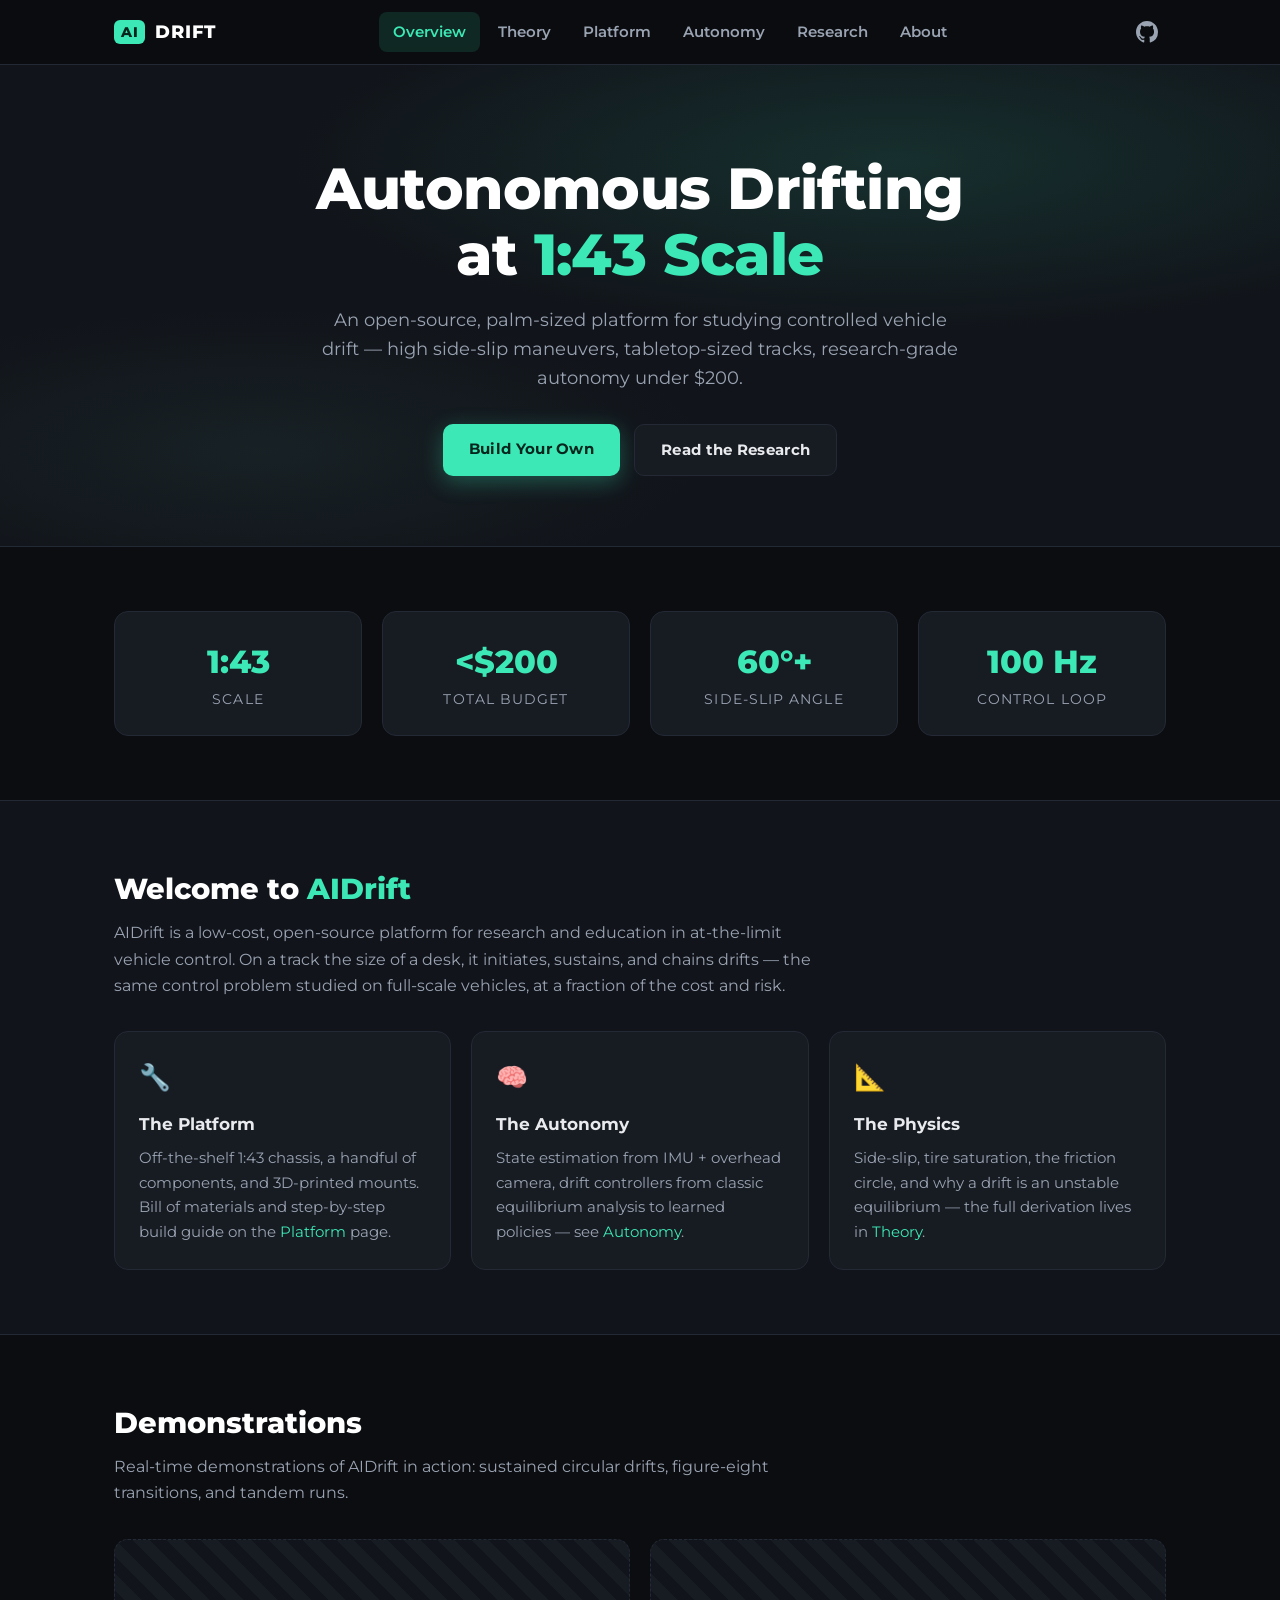
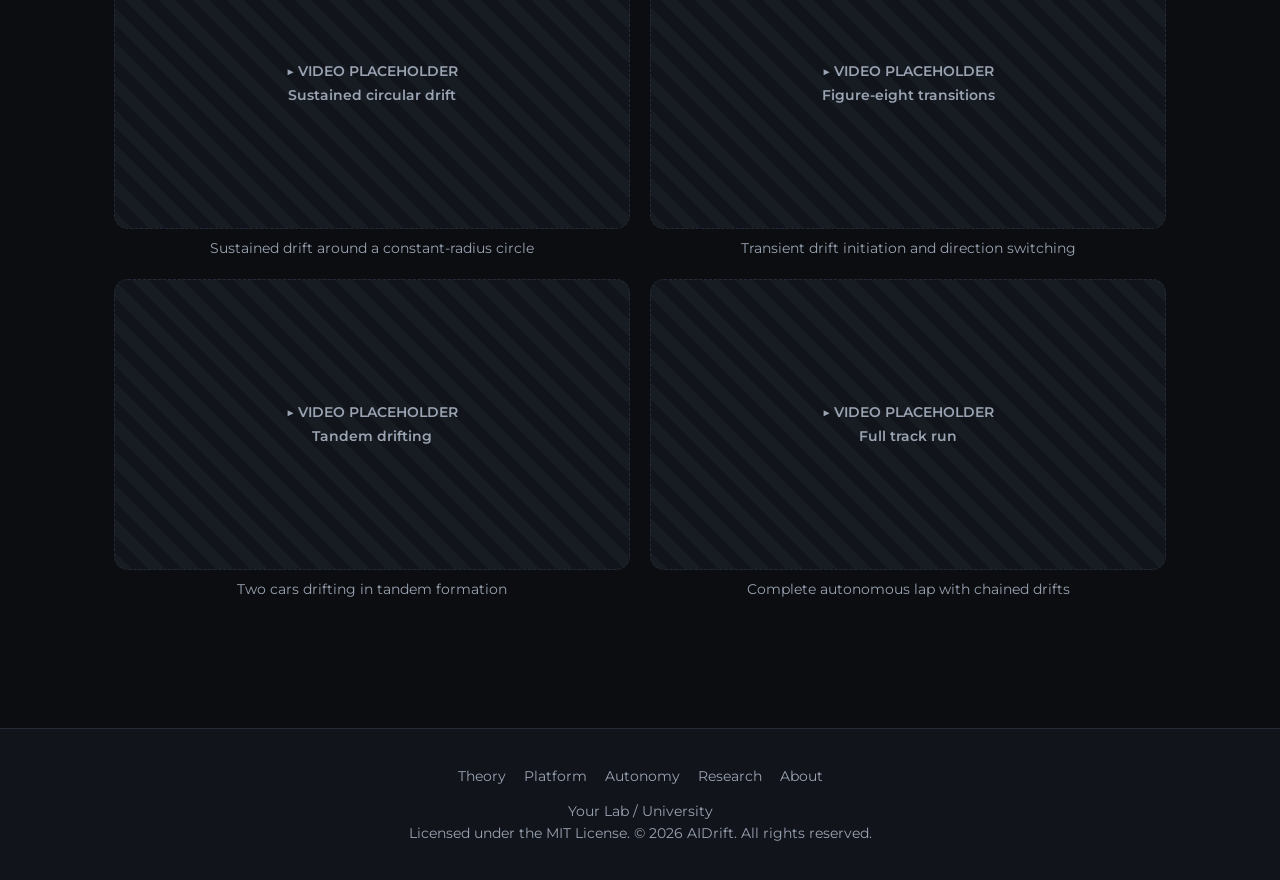
==== commit 566b9d18: "Add Theory page: vehicle dynamics of drifting Eight sections covering vehicle state and side-slip, t" ====
--- a/index.html
+++ b/index.html
@@ -24,6 +24,7 @@
     <button class="nav-toggle" aria-label="Menu">☰</button>
     <ul class="nav-links">
       <li><a href="index.html">Overview</a></li>
+      <li><a href="theory.html">Theory</a></li>
       <li><a href="platform.html">Platform</a></li>
       <li><a href="autonomy.html">Autonomy</a></li>
       <li><a href="research.html">Research</a></li>
@@ -83,11 +84,11 @@
            <a href="autonomy.html">Autonomy</a>.</p>
       </div>
       <div class="card reveal">
-        <div class="icon">🎓</div>
-        <h3>The Mission</h3>
-        <p>Vehicle dynamics, control theory, and machine learning in one hands-on
-           platform that fits in a classroom — or your pocket. Read the
-           <a href="research.html">Research</a>.</p>
+        <div class="icon">📐</div>
+        <h3>The Physics</h3>
+        <p>Side-slip, tire saturation, the friction circle, and why a drift is an
+           unstable equilibrium — the full derivation lives in
+           <a href="theory.html">Theory</a>.</p>
       </div>
     </div>
   </div>
@@ -123,6 +124,7 @@
 
 <footer class="site-footer">
   <div class="foot-links">
+    <a href="theory.html">Theory</a>
     <a href="platform.html">Platform</a>
     <a href="autonomy.html">Autonomy</a>
     <a href="research.html">Research</a>
--- a/assets/css/style.css
+++ b/assets/css/style.css
@@ -1,6 +1,6 @@
 /* ============================================================
    AIDrift — site-wide styles
-   Dark motorsport theme. Accent: signal orange.
+   Dark motorsport theme. Accent: mint. Headings: pure white.
    ============================================================ */
 
 :root {
@@ -10,9 +10,11 @@
   --panel-edge: #232935;
   --text: #e8eaed;
   --text-dim: #9aa3b2;
-  --accent: #ff4d2e;
-  --accent-soft: rgba(255, 77, 46, 0.12);
-  --accent-2: #ffb020;
+  --heading: #ffffff;
+  --accent: #3ce8b6;
+  --accent-soft: rgba(60, 232, 182, 0.12);
+  --accent-2: #7ff5d4;
+  --on-accent: #05261c;
   --radius: 14px;
   --maxw: 1100px;
   --font: "Montserrat", system-ui, -apple-system, "Segoe UI", sans-serif;
@@ -64,12 +66,12 @@
   font-weight: 800;
   font-size: 1.15rem;
   letter-spacing: 0.04em;
-  color: var(--text);
+  color: var(--heading);
 }
 .brand:hover { text-decoration: none; }
 .brand .badge43 {
   background: var(--accent);
-  color: #fff;
+  color: var(--on-accent);
   border-radius: 6px;
   padding: 1px 7px;
   font-size: 0.85rem;
@@ -104,8 +106,8 @@
   position: relative;
   overflow: hidden;
   background:
-    radial-gradient(ellipse 80% 60% at 70% 20%, rgba(255, 77, 46, 0.14), transparent 60%),
-    radial-gradient(ellipse 60% 50% at 20% 80%, rgba(255, 176, 32, 0.07), transparent 60%),
+    radial-gradient(ellipse 80% 60% at 70% 20%, rgba(60, 232, 182, 0.13), transparent 60%),
+    radial-gradient(ellipse 60% 50% at 20% 80%, rgba(127, 245, 212, 0.06), transparent 60%),
     var(--bg-alt);
   border-bottom: 1px solid var(--panel-edge);
 }
@@ -122,6 +124,7 @@
   font-weight: 800;
   letter-spacing: -0.01em;
   line-height: 1.15;
+  color: var(--heading);
 }
 .hero h1 .accent { color: var(--accent); }
 
@@ -144,7 +147,7 @@
   transition: transform 0.15s ease, box-shadow 0.15s ease;
 }
 .btn:hover { text-decoration: none; transform: translateY(-2px); }
-.btn-primary { background: var(--accent); color: #fff; box-shadow: 0 6px 22px rgba(255, 77, 46, 0.35); }
+.btn-primary { background: var(--accent); color: var(--on-accent); box-shadow: 0 6px 22px rgba(60, 232, 182, 0.3); }
 .btn-ghost { border: 1px solid var(--panel-edge); color: var(--text); background: var(--panel); }
 
 /* ---------- Sections ---------- */
@@ -155,12 +158,13 @@
   font-size: 1.8rem;
   font-weight: 800;
   margin-bottom: 8px;
+  color: var(--heading);
 }
 .section h2 .accent { color: var(--accent); }
 .section .lead { color: var(--text-dim); max-width: 720px; margin-bottom: 32px; }
 
 .page-head { padding: 56px 0 8px; }
-.page-head h1 { font-size: clamp(1.9rem, 4vw, 2.6rem); font-weight: 800; }
+.page-head h1 { font-size: clamp(1.9rem, 4vw, 2.6rem); font-weight: 800; color: var(--heading); }
 .page-head p { color: var(--text-dim); max-width: 720px; margin-top: 10px; }
 
 /* ---------- Cards / grids ---------- */
@@ -325,6 +329,67 @@
 /* ---------- Copy button ---------- */
 button.btn { cursor: pointer; font-family: var(--font); font-size: 0.9rem; }
 .copy-bibtex { margin-top: 16px; }
+
+/* ---------- Theory page: prose, equations, figures ---------- */
+.prose { max-width: 760px; }
+.prose p { margin-bottom: 16px; color: var(--text); }
+.prose p + h3 { margin-top: 28px; }
+.prose h3 { color: var(--heading); font-size: 1.1rem; margin-bottom: 10px; }
+.prose ul, .prose ol { margin: 0 0 16px 22px; color: var(--text); }
+.prose li { margin-bottom: 8px; }
+.prose strong { color: var(--heading); }
+
+var, .v { font-family: "Cambria Math", Cambria, Georgia, serif; font-style: italic; color: var(--accent); }
+
+.eq {
+  background: var(--panel);
+  border: 1px solid var(--panel-edge);
+  border-left: 3px solid var(--accent);
+  border-radius: 10px;
+  padding: 16px 22px;
+  margin: 20px 0;
+  font-family: "Cambria Math", Cambria, Georgia, serif;
+  font-size: 1.08rem;
+  line-height: 2;
+  color: var(--heading);
+  overflow-x: auto;
+}
+.eq .note {
+  display: block;
+  margin-top: 10px;
+  font-family: var(--font);
+  font-size: 0.82rem;
+  font-style: normal;
+  color: var(--text-dim);
+  line-height: 1.6;
+}
+
+figure.diagram {
+  background: var(--panel);
+  border: 1px solid var(--panel-edge);
+  border-radius: var(--radius);
+  padding: 20px;
+  margin: 24px 0;
+}
+figure.diagram figcaption { text-align: left; margin-top: 14px; }
+/* keep diagram labels legible on narrow screens: scroll rather than shrink */
+.diagram-scroll { overflow-x: auto; }
+.diagram-scroll svg { width: 100%; min-width: 600px; height: auto; }
+
+.callout {
+  background: var(--accent-soft);
+  border: 1px solid var(--accent);
+  border-radius: var(--radius);
+  padding: 18px 22px;
+  margin: 24px 0;
+}
+.callout h3 { color: var(--accent); font-size: 0.95rem; text-transform: uppercase; letter-spacing: 0.06em; margin-bottom: 8px; }
+.callout p { color: var(--text); font-size: 0.95rem; margin: 0; }
+
+.reading { list-style: none; margin: 0; }
+.reading li { padding: 14px 0; border-bottom: 1px solid var(--panel-edge); color: var(--text-dim); font-size: 0.92rem; }
+.reading li:last-child { border-bottom: none; }
+.reading b { color: var(--text); font-weight: 600; }
 
 /* ---------- Reveal animation ---------- */
 .reveal { opacity: 0; transform: translateY(18px); transition: opacity 0.55s ease, transform 0.55s ease; }
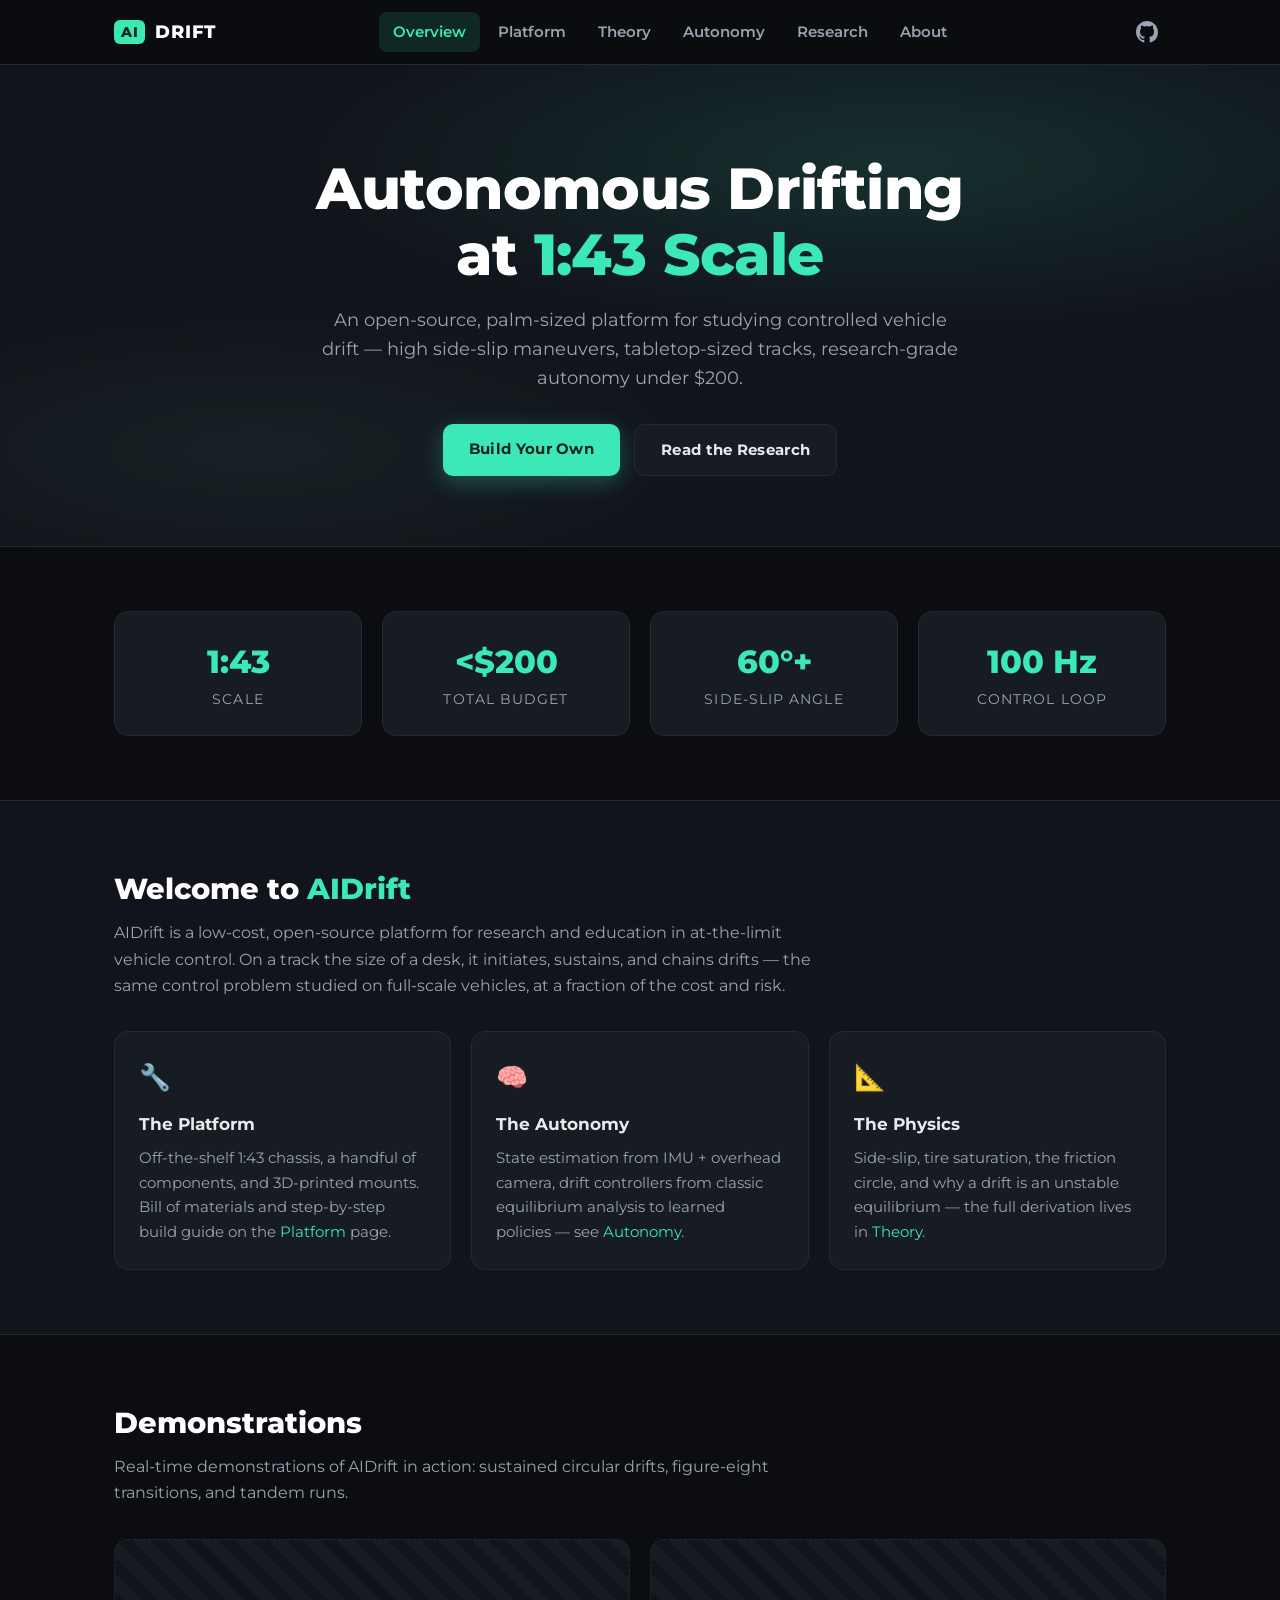
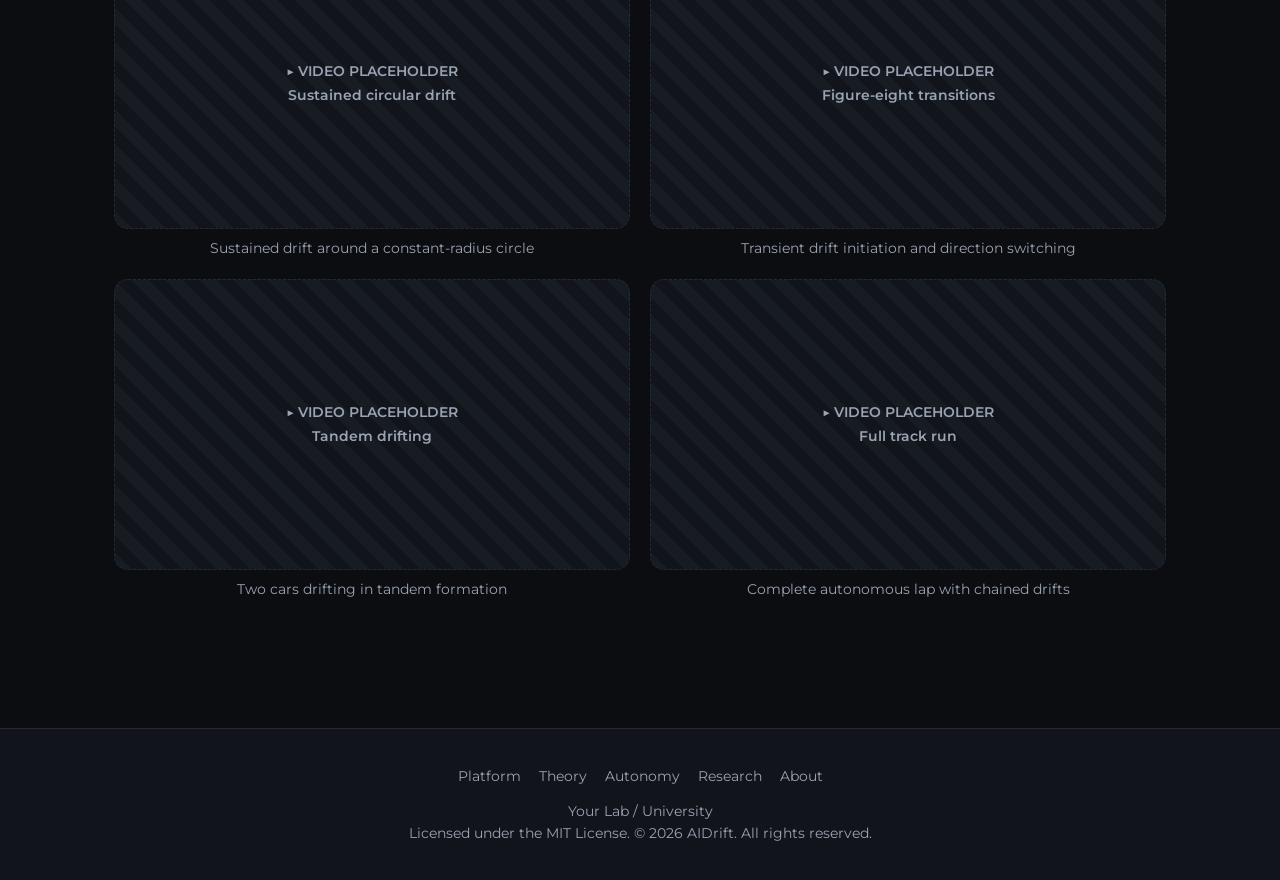
==== commit e2772d39: "Move Theory after Platform in nav and footer Co-Authored-By: Claude Opus 5 <noreply@anthropic.com>" ====
--- a/index.html
+++ b/index.html
@@ -24,8 +24,8 @@
     <button class="nav-toggle" aria-label="Menu">☰</button>
     <ul class="nav-links">
       <li><a href="index.html">Overview</a></li>
+      <li><a href="platform.html">Platform</a></li>
       <li><a href="theory.html">Theory</a></li>
-      <li><a href="platform.html">Platform</a></li>
       <li><a href="autonomy.html">Autonomy</a></li>
       <li><a href="research.html">Research</a></li>
       <li><a href="about.html">About</a></li>
@@ -124,8 +124,8 @@
 
 <footer class="site-footer">
   <div class="foot-links">
+    <a href="platform.html">Platform</a>
     <a href="theory.html">Theory</a>
-    <a href="platform.html">Platform</a>
     <a href="autonomy.html">Autonomy</a>
     <a href="research.html">Research</a>
     <a href="about.html">About</a>
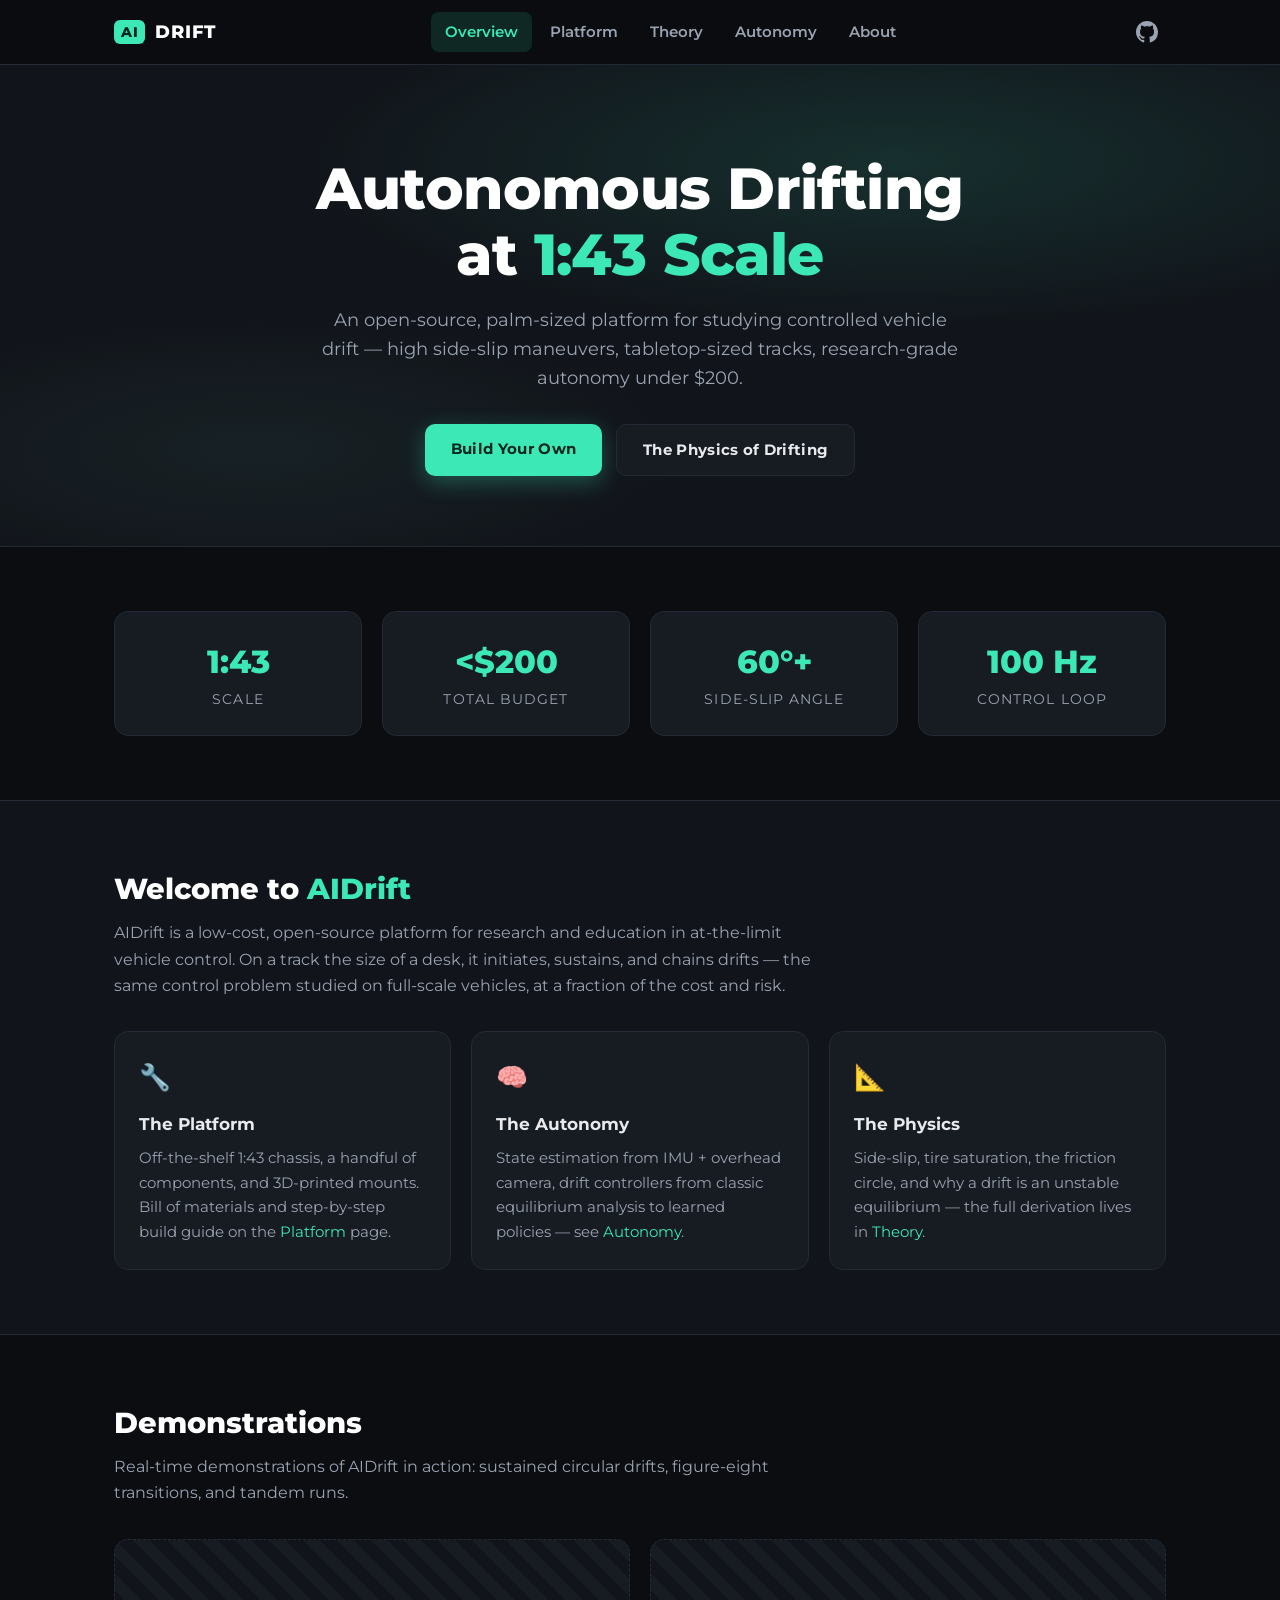
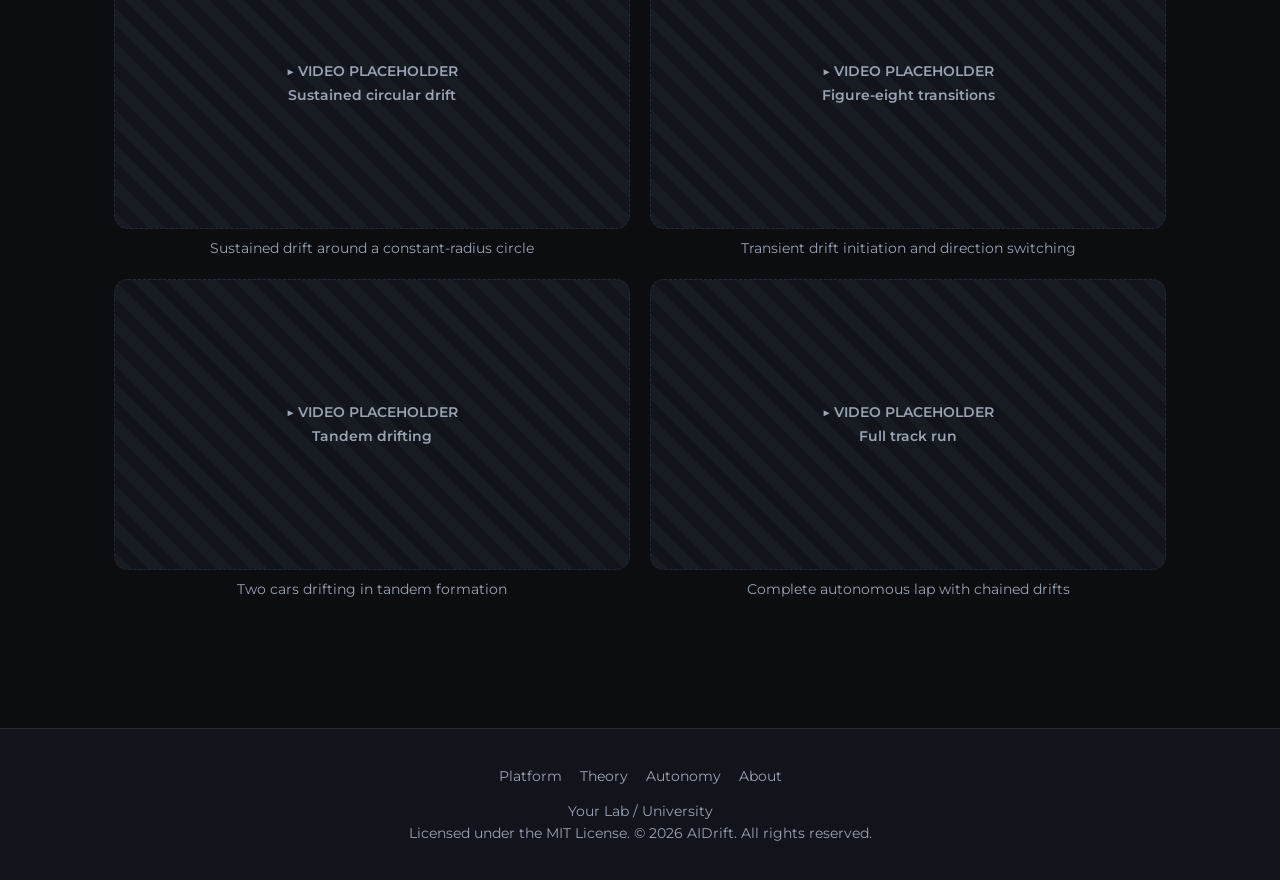
==== commit e9673d09: "Remove the Research page for now Abstract, paper links and citation are withheld until the work is r" ====
--- a/index.html
+++ b/index.html
@@ -27,7 +27,6 @@
       <li><a href="platform.html">Platform</a></li>
       <li><a href="theory.html">Theory</a></li>
       <li><a href="autonomy.html">Autonomy</a></li>
-      <li><a href="research.html">Research</a></li>
       <li><a href="about.html">About</a></li>
     </ul>
     <a class="nav-github" href="https://github.com/aidrift/aidrift" aria-label="GitHub repository" target="_blank" rel="noopener"><svg viewBox="0 0 16 16" width="22" height="22" fill="currentColor" aria-hidden="true"><path d="M8 0C3.58 0 0 3.58 0 8c0 3.54 2.29 6.53 5.47 7.59.4.07.55-.17.55-.38 0-.19-.01-.82-.01-1.49-2.01.37-2.53-.49-2.69-.94-.09-.23-.48-.94-.82-1.13-.28-.15-.68-.52-.01-.53.63-.01 1.08.58 1.23.82.72 1.21 1.87.87 2.33.66.07-.52.28-.87.51-1.07-1.78-.2-3.64-.89-3.64-3.95 0-.87.31-1.59.82-2.15-.08-.2-.36-1.02.08-2.12 0 0 .67-.21 2.2.82.64-.18 1.32-.27 2-.27s1.36.09 2 .27c1.53-1.04 2.2-.82 2.2-.82.44 1.1.16 1.92.08 2.12.51.56.82 1.27.82 2.15 0 3.07-1.87 3.75-3.65 3.95.29.25.54.73.54 1.48 0 1.07-.01 1.93-.01 2.2 0 .21.15.46.55.38A8.01 8.01 0 0 0 16 8c0-4.42-3.58-8-8-8z"/></svg></a>
@@ -43,7 +42,7 @@
     </p>
     <div class="cta-row">
       <a class="btn btn-primary" href="platform.html">Build Your Own</a>
-      <a class="btn btn-ghost" href="research.html">Read the Research</a>
+      <a class="btn btn-ghost" href="theory.html">The Physics of Drifting</a>
     </div>
   </div>
 </header>
@@ -127,7 +126,6 @@
     <a href="platform.html">Platform</a>
     <a href="theory.html">Theory</a>
     <a href="autonomy.html">Autonomy</a>
-    <a href="research.html">Research</a>
     <a href="about.html">About</a>
   </div>
   <p><!-- TODO: affiliation -->Your Lab / University</p>
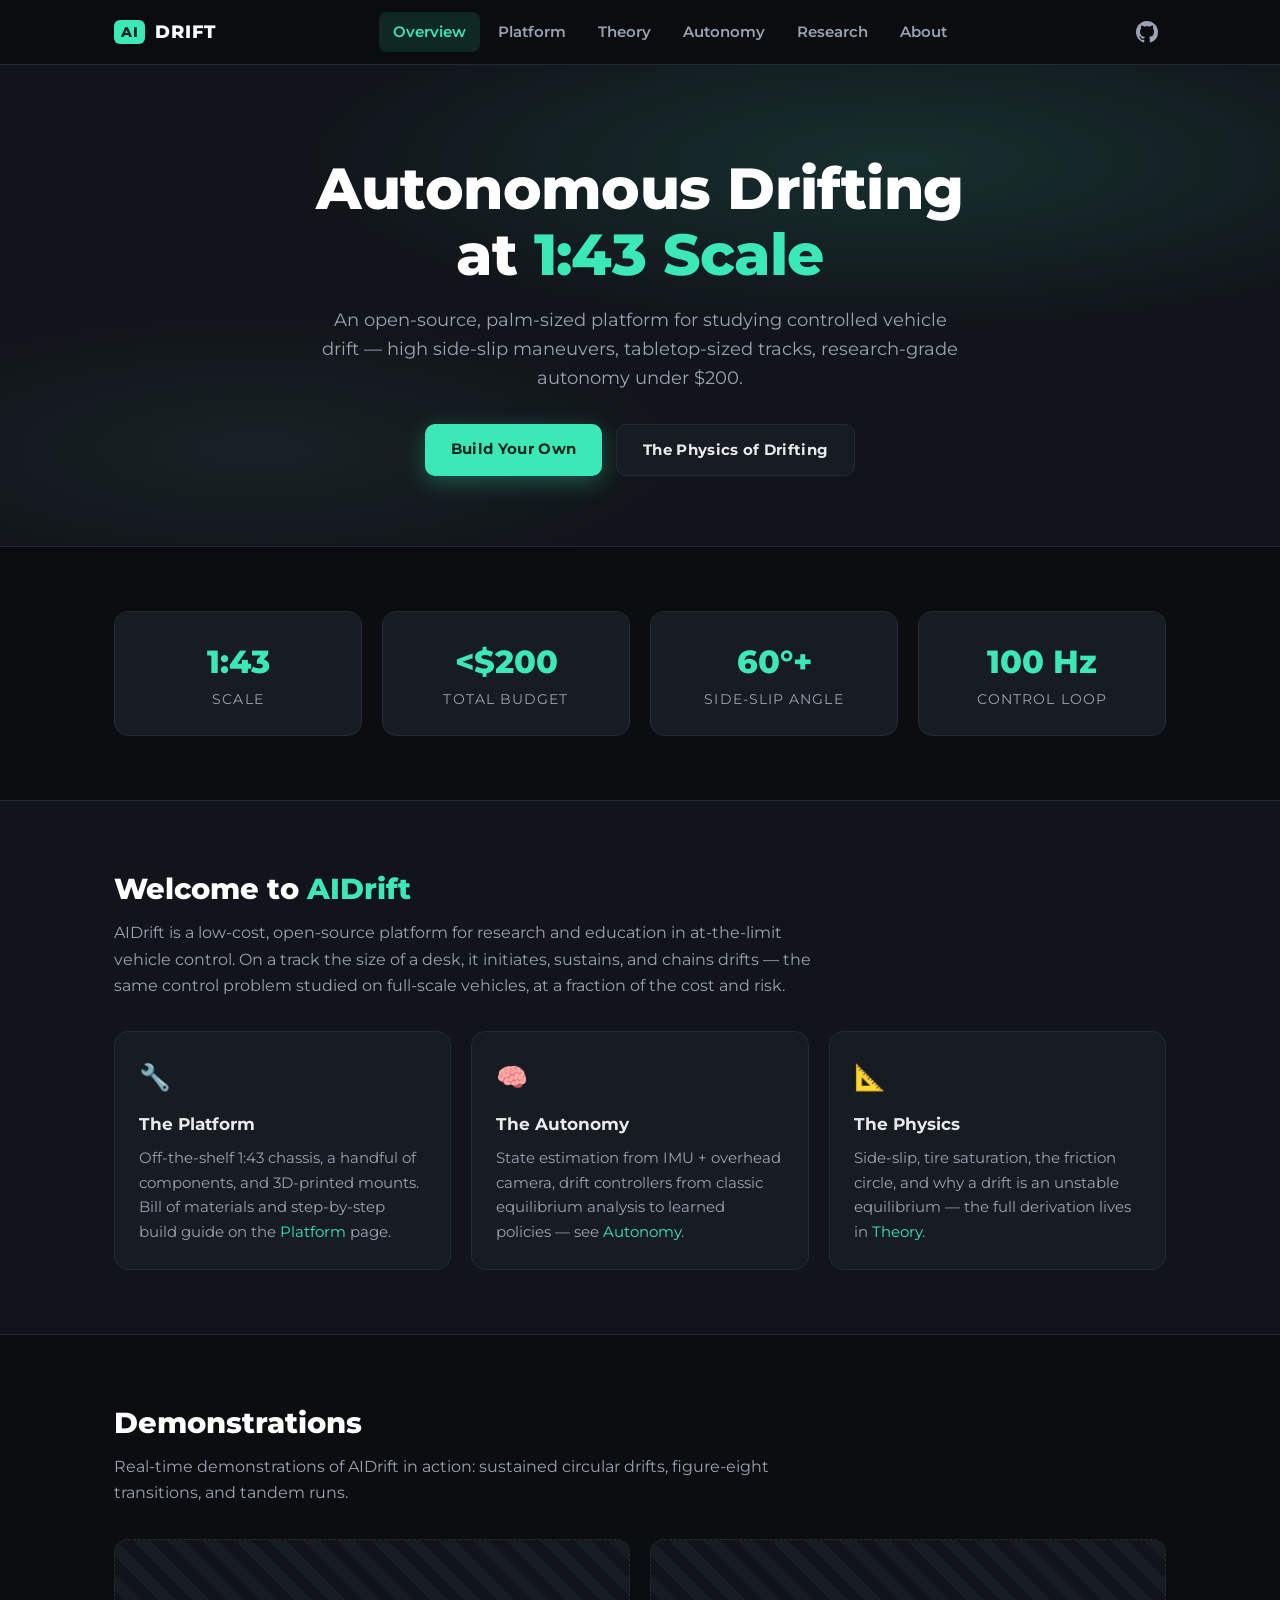
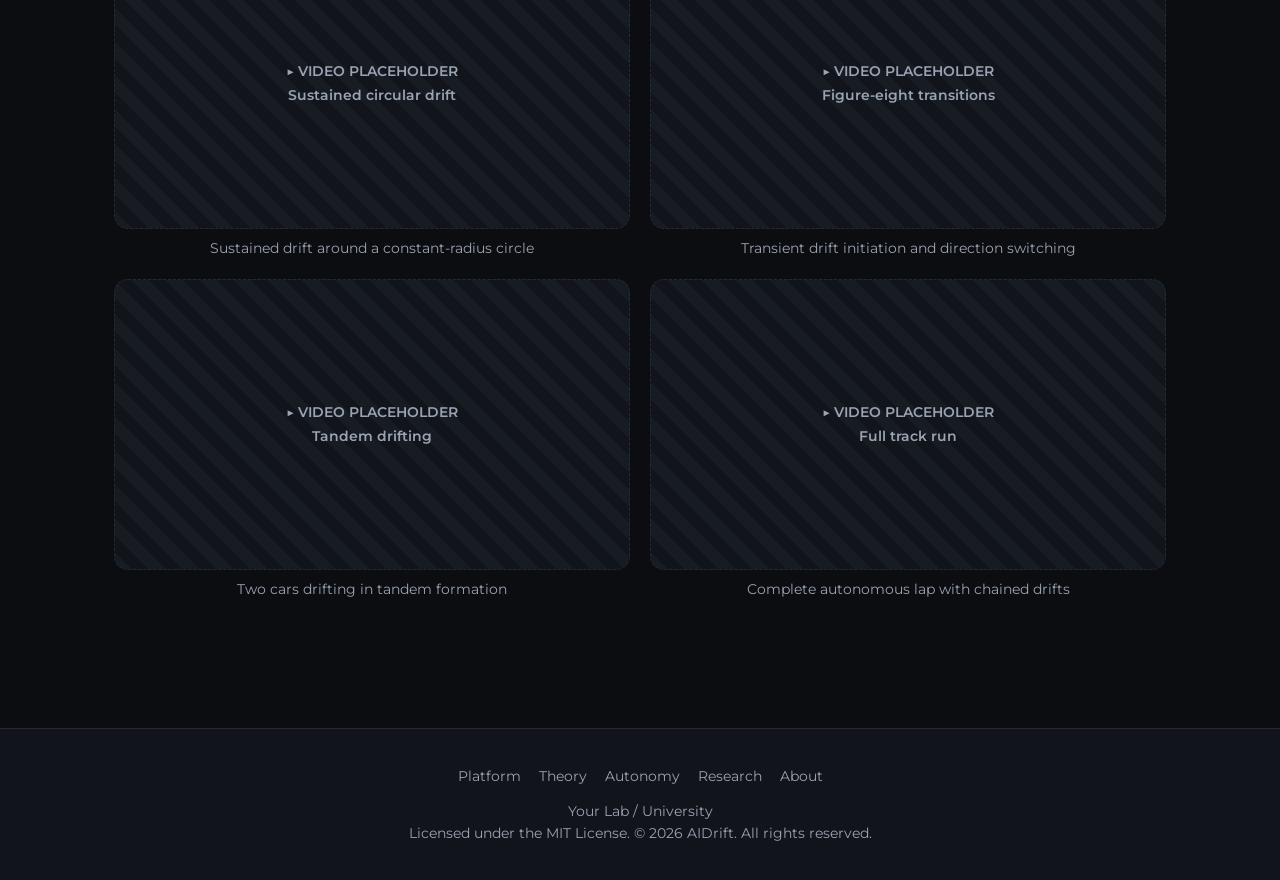
==== commit 0e2f93d9: "Restore Research page as a placeholder; swap Muji and Shin Jungho Research is back in the nav but ho" ====
--- a/index.html
+++ b/index.html
@@ -27,6 +27,7 @@
       <li><a href="platform.html">Platform</a></li>
       <li><a href="theory.html">Theory</a></li>
       <li><a href="autonomy.html">Autonomy</a></li>
+      <li><a href="research.html">Research</a></li>
       <li><a href="about.html">About</a></li>
     </ul>
     <a class="nav-github" href="https://github.com/aidrift/aidrift" aria-label="GitHub repository" target="_blank" rel="noopener"><svg viewBox="0 0 16 16" width="22" height="22" fill="currentColor" aria-hidden="true"><path d="M8 0C3.58 0 0 3.58 0 8c0 3.54 2.29 6.53 5.47 7.59.4.07.55-.17.55-.38 0-.19-.01-.82-.01-1.49-2.01.37-2.53-.49-2.69-.94-.09-.23-.48-.94-.82-1.13-.28-.15-.68-.52-.01-.53.63-.01 1.08.58 1.23.82.72 1.21 1.87.87 2.33.66.07-.52.28-.87.51-1.07-1.78-.2-3.64-.89-3.64-3.95 0-.87.31-1.59.82-2.15-.08-.2-.36-1.02.08-2.12 0 0 .67-.21 2.2.82.64-.18 1.32-.27 2-.27s1.36.09 2 .27c1.53-1.04 2.2-.82 2.2-.82.44 1.1.16 1.92.08 2.12.51.56.82 1.27.82 2.15 0 3.07-1.87 3.75-3.65 3.95.29.25.54.73.54 1.48 0 1.07-.01 1.93-.01 2.2 0 .21.15.46.55.38A8.01 8.01 0 0 0 16 8c0-4.42-3.58-8-8-8z"/></svg></a>
@@ -126,6 +127,7 @@
     <a href="platform.html">Platform</a>
     <a href="theory.html">Theory</a>
     <a href="autonomy.html">Autonomy</a>
+    <a href="research.html">Research</a>
     <a href="about.html">About</a>
   </div>
   <p><!-- TODO: affiliation -->Your Lab / University</p>
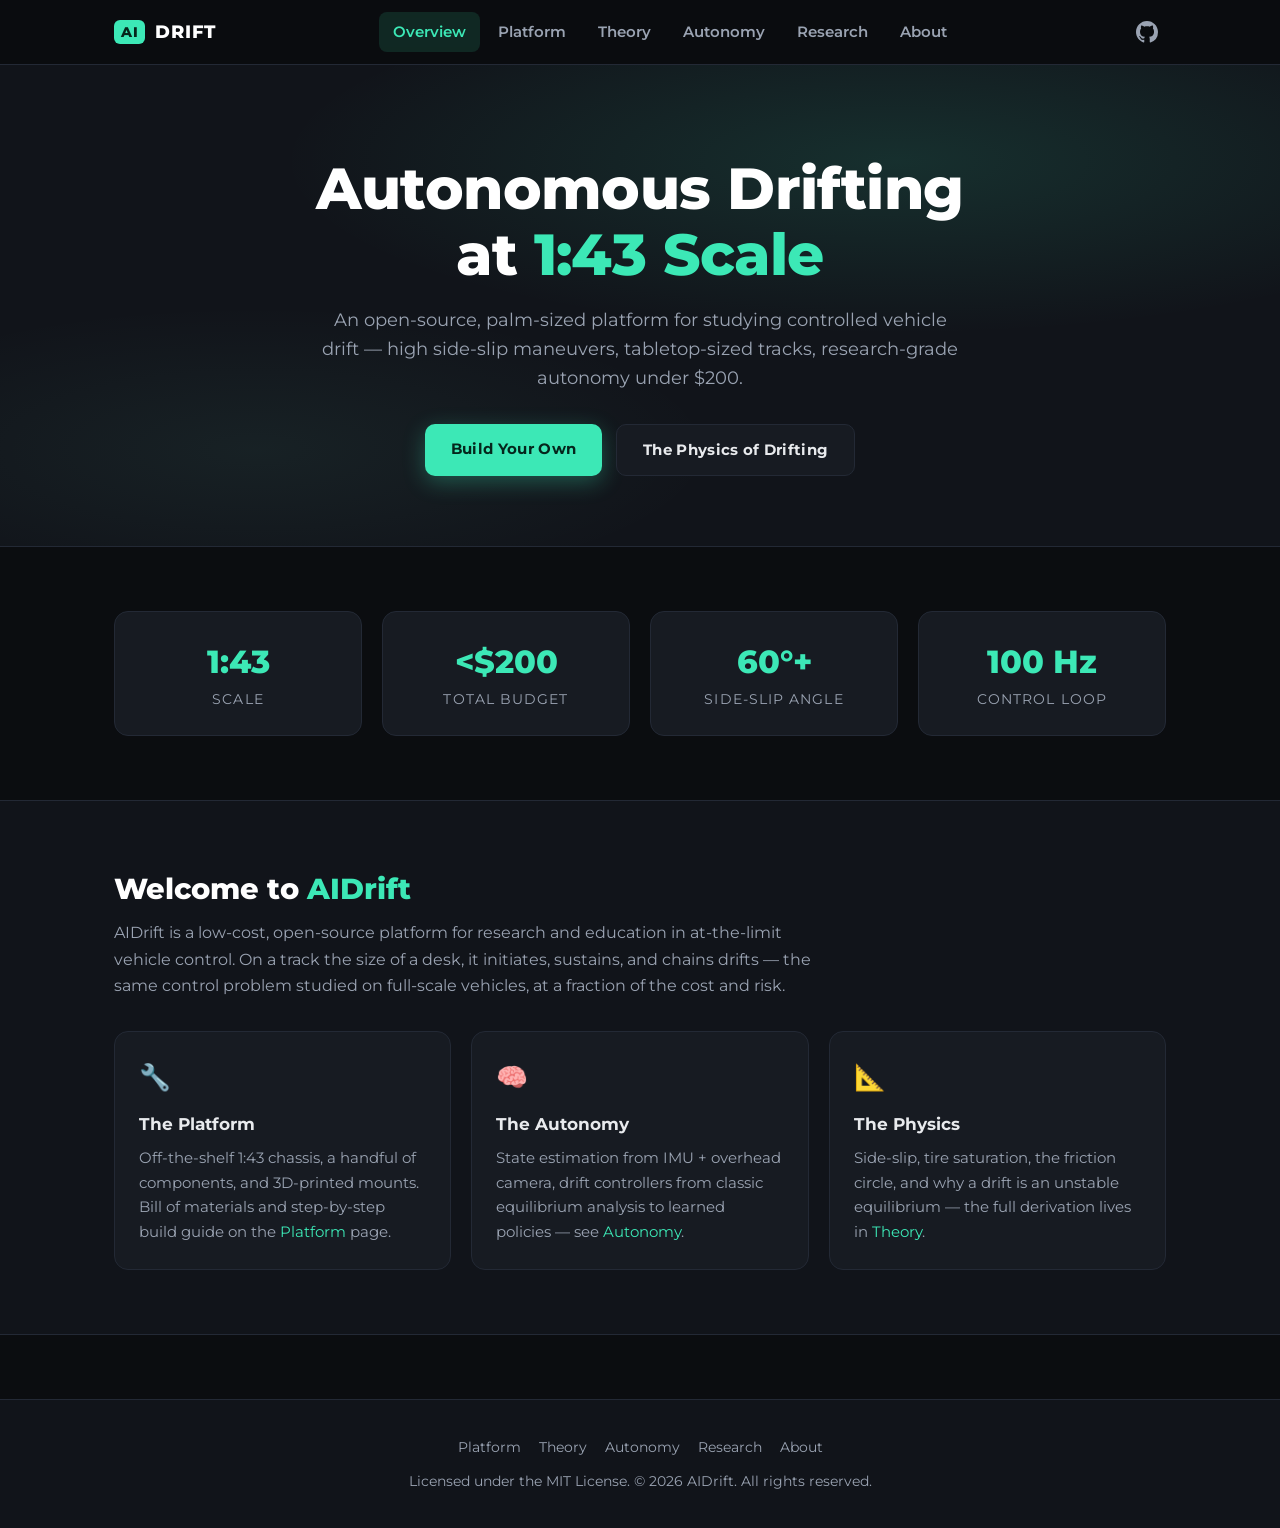
==== commit b469f351: "Remove template placeholders; add the Pocket Racer paper to Research - drop video/photo placeholders" ====
--- a/index.html
+++ b/index.html
@@ -94,34 +94,6 @@
   </div>
 </section>
 
-<section class="section">
-  <div class="container">
-    <h2>Demonstrations</h2>
-    <p class="lead">
-      Real-time demonstrations of AIDrift in action: sustained circular drifts, figure-eight
-      transitions, and tandem runs. <!-- TODO: replace placeholders with real videos -->
-    </p>
-    <div class="grid cols-2">
-      <figure class="reveal">
-        <div class="media-ph">▶ VIDEO PLACEHOLDER<br>Sustained circular drift</div>
-        <figcaption>Sustained drift around a constant-radius circle</figcaption>
-      </figure>
-      <figure class="reveal">
-        <div class="media-ph">▶ VIDEO PLACEHOLDER<br>Figure-eight transitions</div>
-        <figcaption>Transient drift initiation and direction switching</figcaption>
-      </figure>
-      <figure class="reveal">
-        <div class="media-ph">▶ VIDEO PLACEHOLDER<br>Tandem drifting</div>
-        <figcaption>Two cars drifting in tandem formation</figcaption>
-      </figure>
-      <figure class="reveal">
-        <div class="media-ph">▶ VIDEO PLACEHOLDER<br>Full track run</div>
-        <figcaption>Complete autonomous lap with chained drifts</figcaption>
-      </figure>
-    </div>
-  </div>
-</section>
-
 <footer class="site-footer">
   <div class="foot-links">
     <a href="platform.html">Platform</a>
@@ -130,7 +102,6 @@
     <a href="research.html">Research</a>
     <a href="about.html">About</a>
   </div>
-  <p><!-- TODO: affiliation -->Your Lab / University</p>
   <p>Licensed under the MIT License. © 2026 AIDrift. All rights reserved.</p>
 </footer>
 
